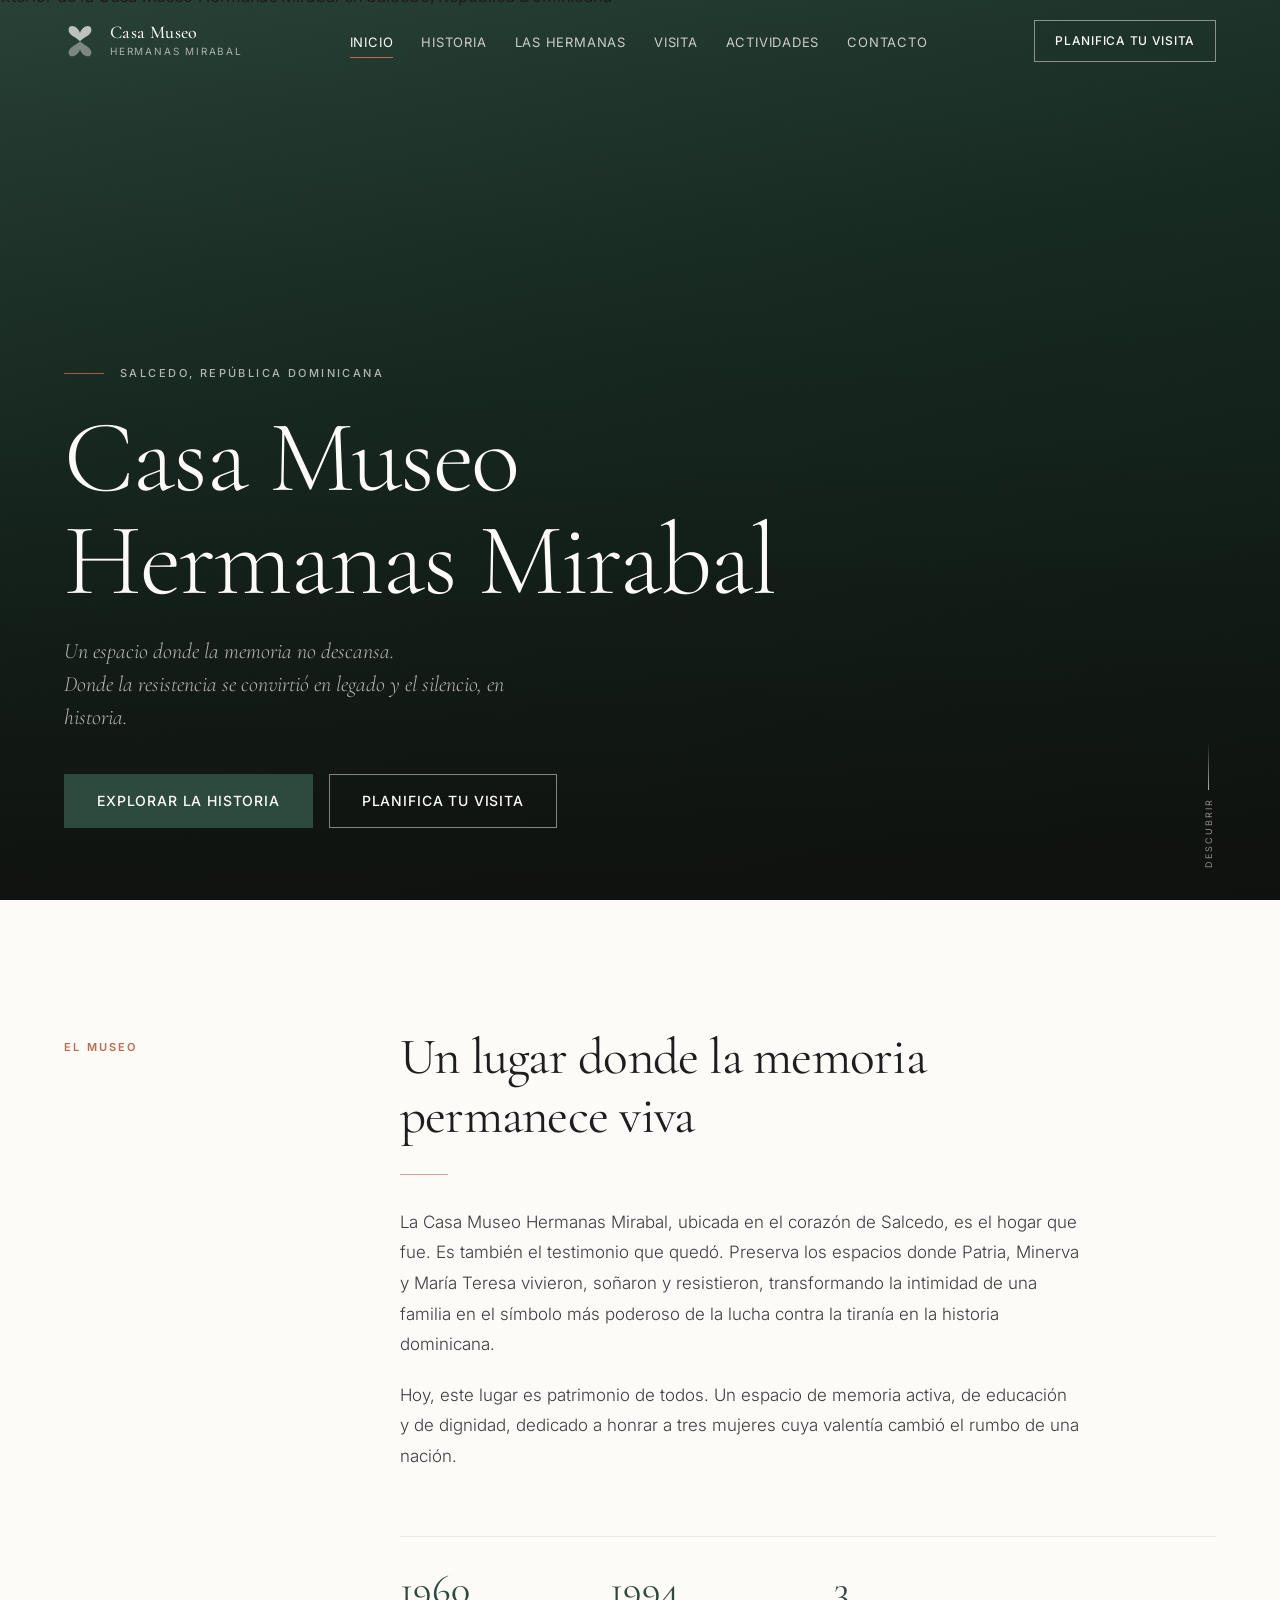
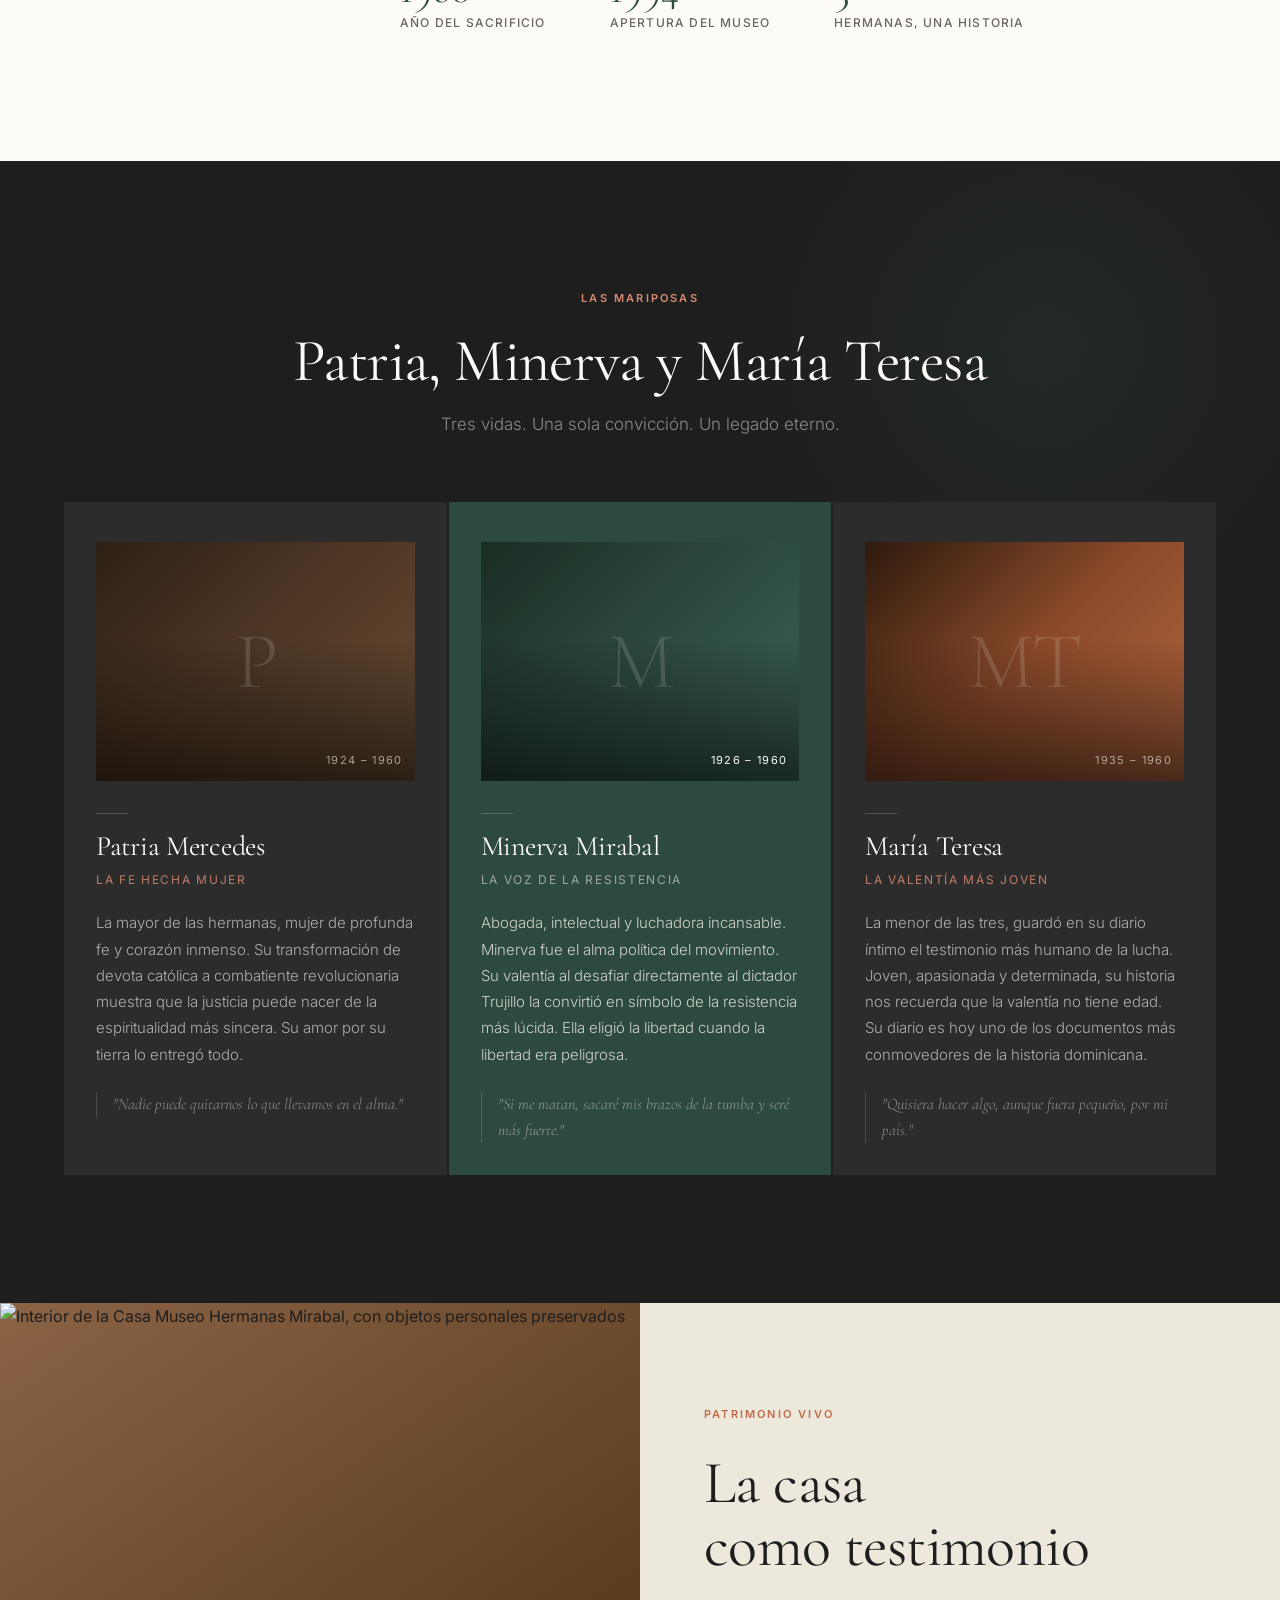
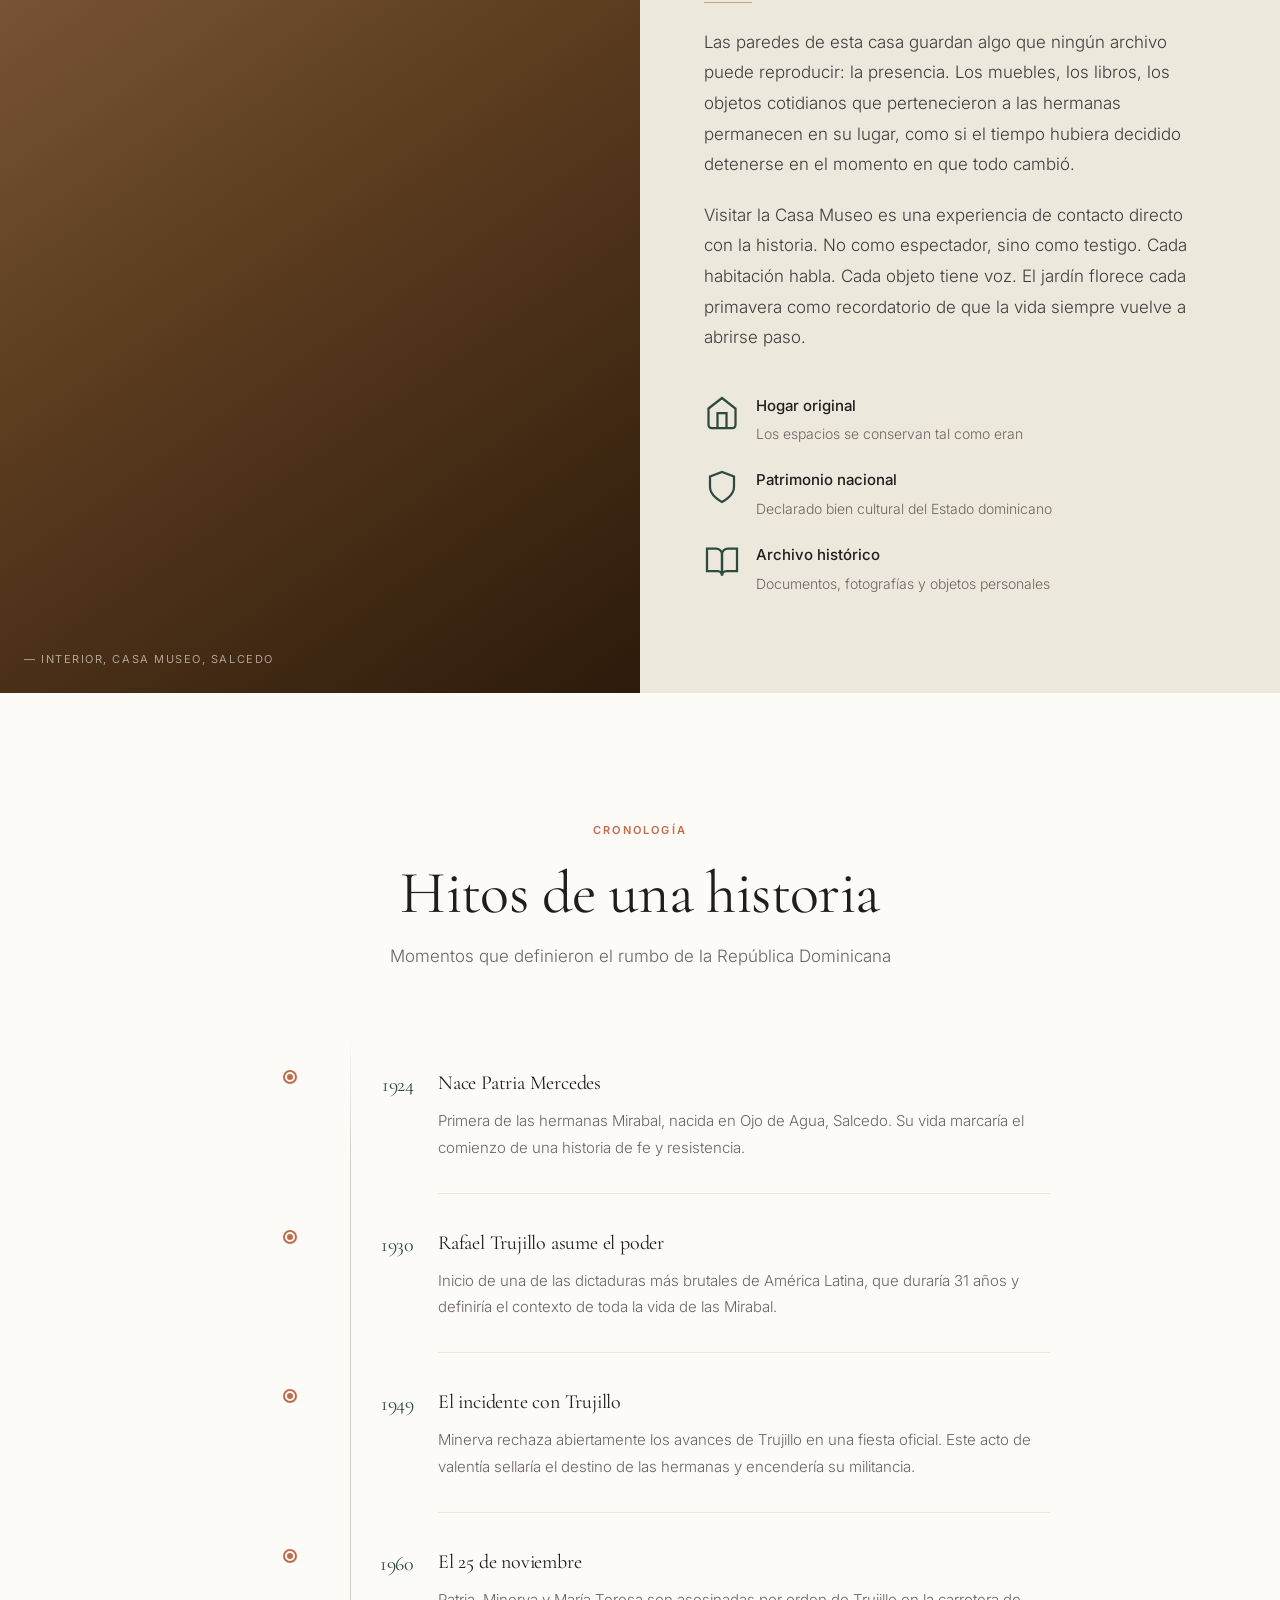
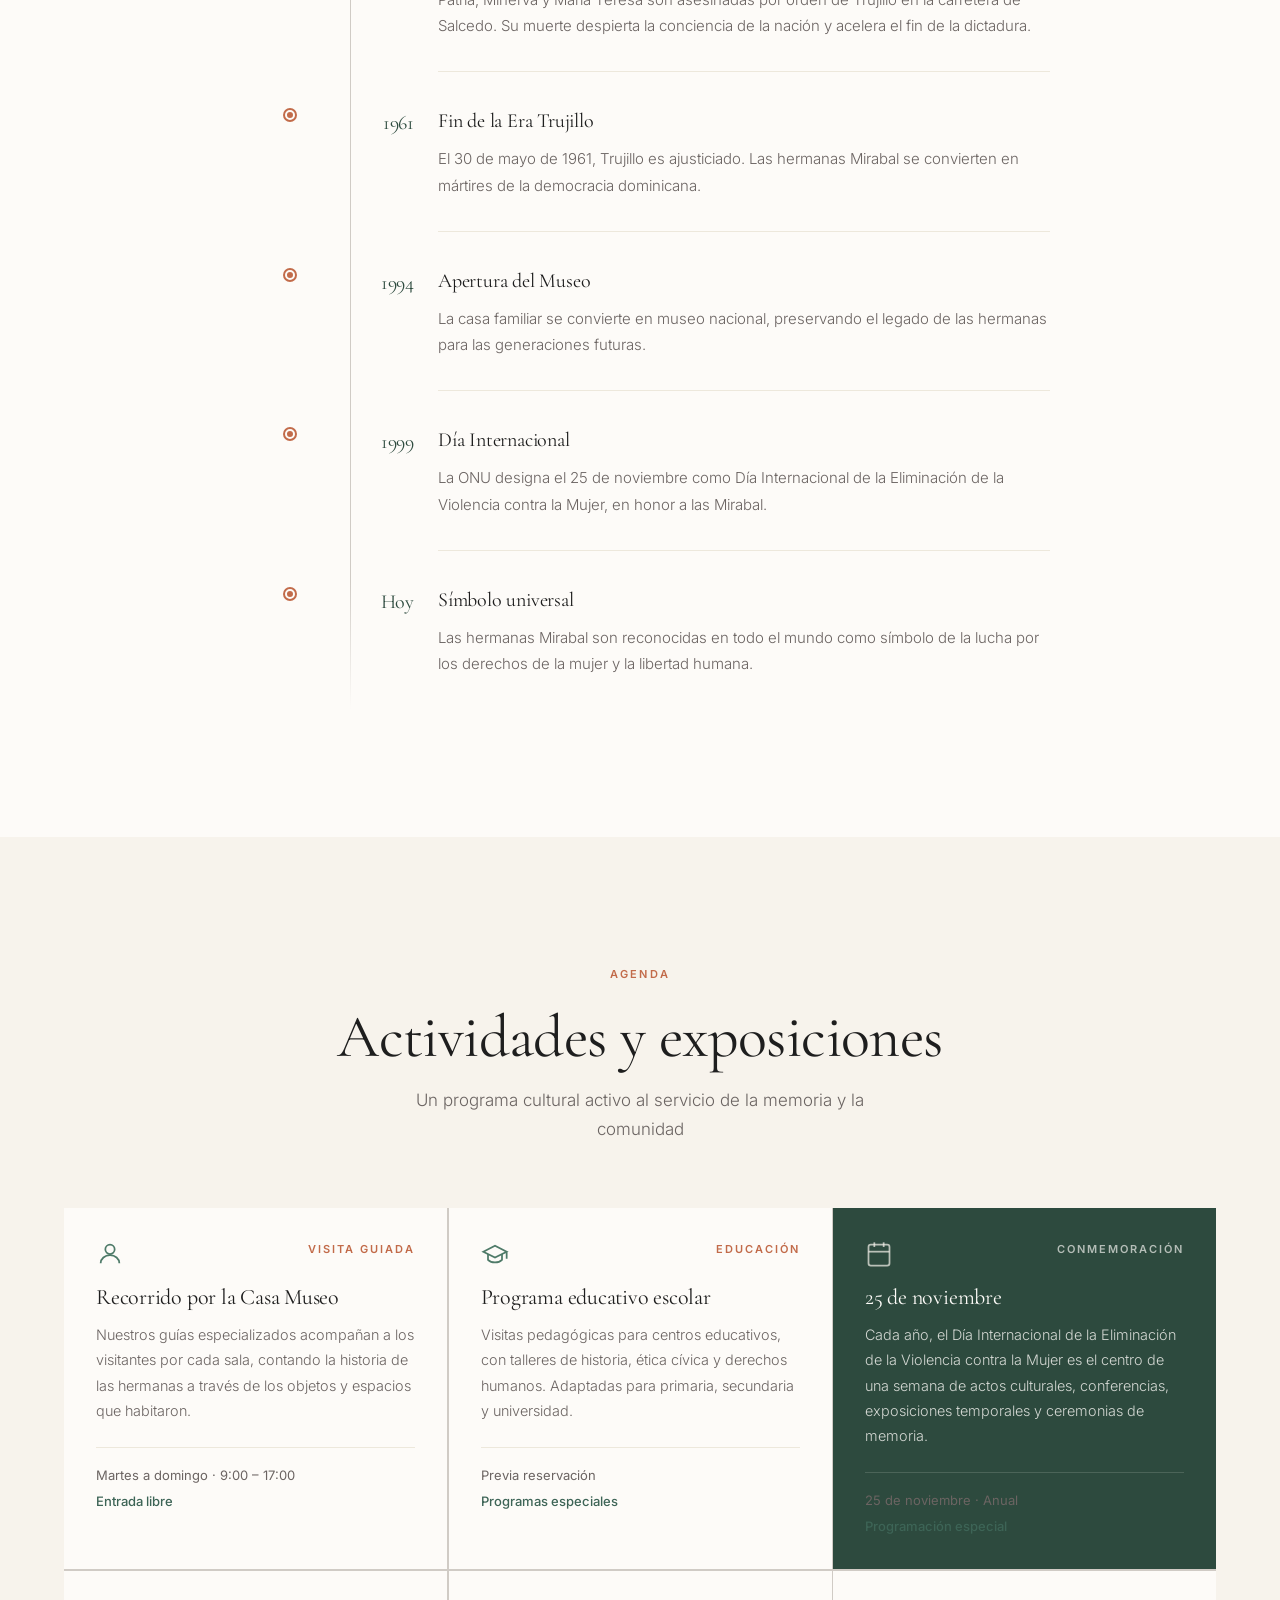
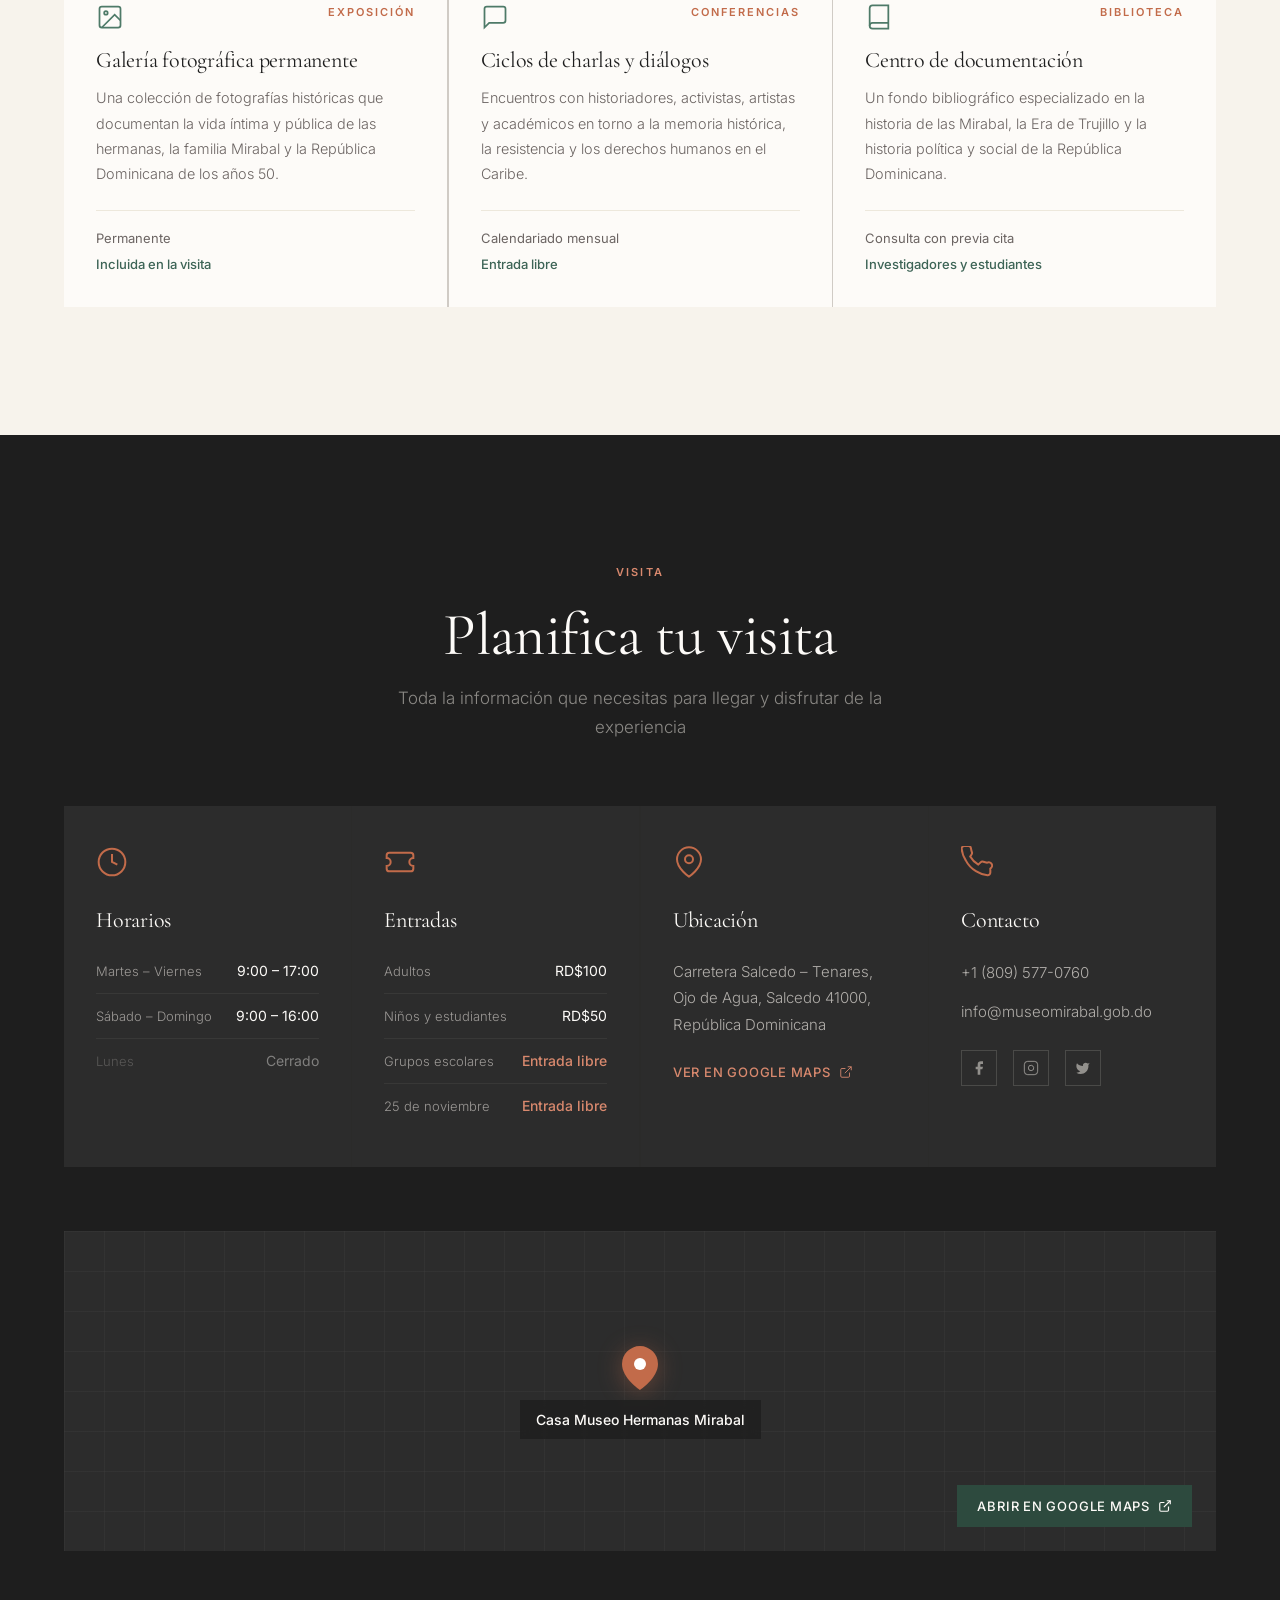
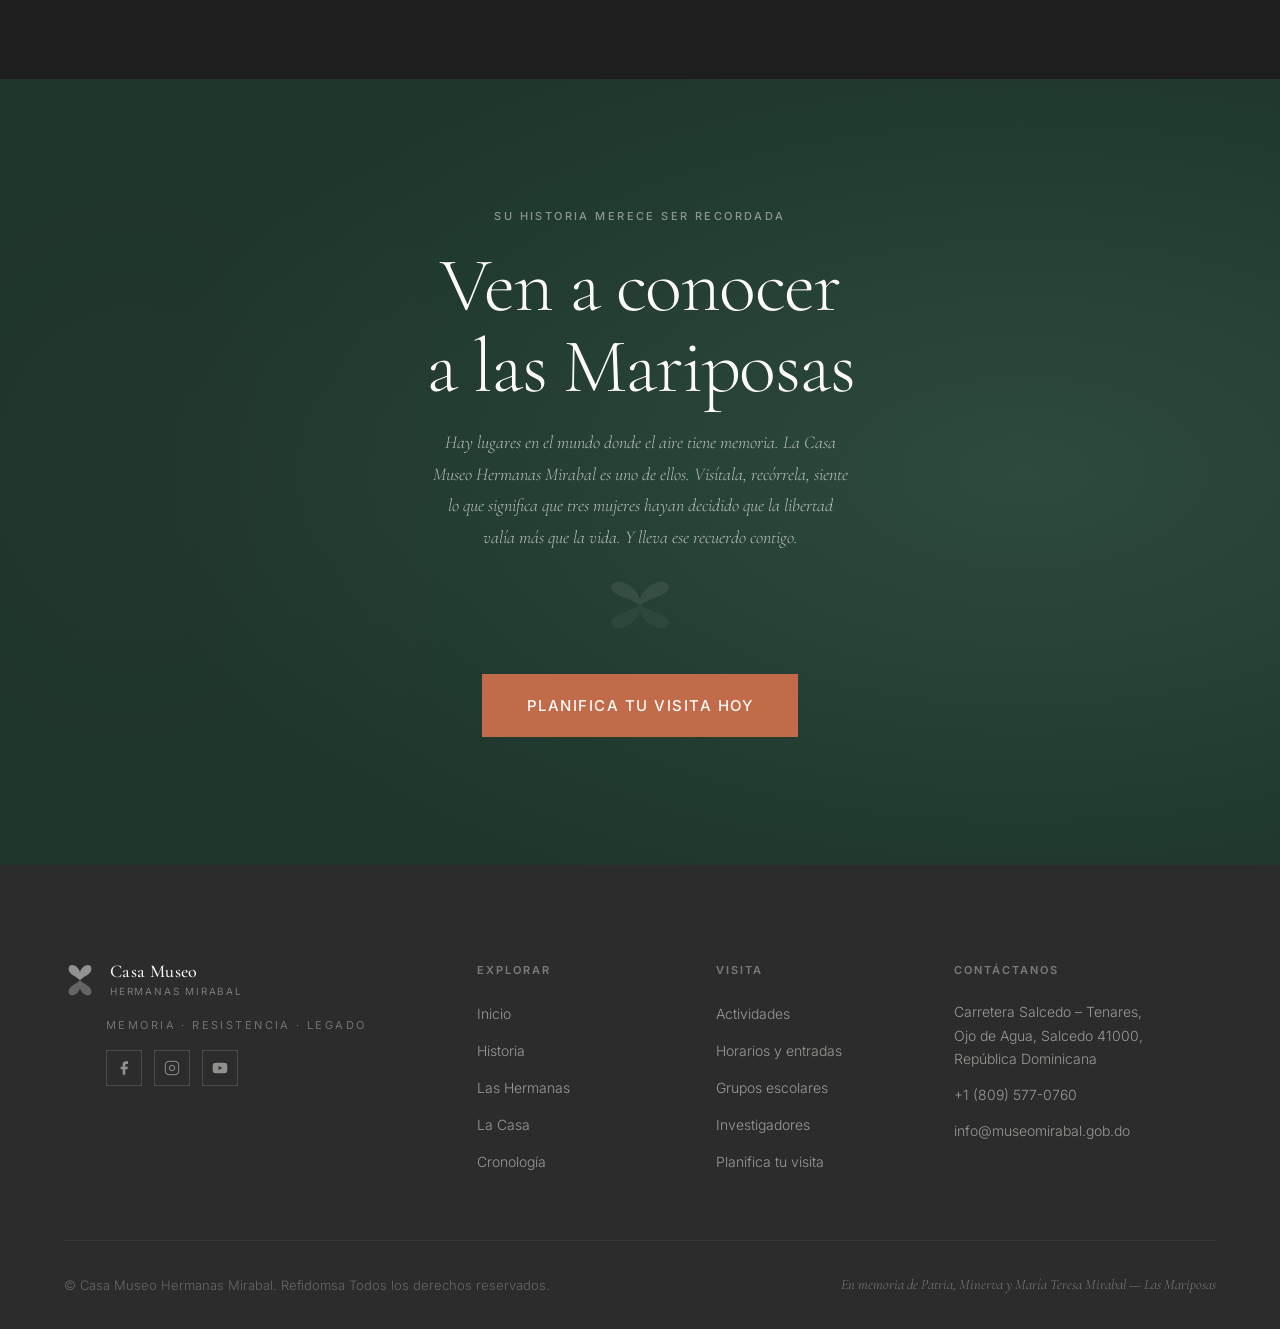
==== WEB/index.html @ a0f9dac1 "Add files via upload" ====
<!DOCTYPE html>
<html lang="es">

<head>
  <meta charset="UTF-8" />
  <meta name="viewport" content="width=device-width, initial-scale=1.0" />
  <title>Casa Museo Hermanas Mirabal — Salcedo, República Dominicana</title>
  <meta name="description"
    content="El Museo de las Hermanas Mirabal en Salcedo preserva la memoria, el legado y la resistencia de Patria, Minerva y María Teresa Mirabal, símbolos eternos de valentía dominicana." />
  <meta name="keywords"
    content="Hermanas Mirabal, Museo, Salcedo, República Dominicana, Mariposas, patrimonio, historia" />
  <meta property="og:title" content="Casa Museo Hermanas Mirabal" />
  <meta property="og:description" content="Memoria, resistencia y legado. Un espacio vivo de identidad dominicana." />
  <meta property="og:type" content="website" />
  <link rel="preconnect" href="https://fonts.googleapis.com" />
  <link rel="preconnect" href="https://fonts.gstatic.com" crossorigin />
  <link
    href="https://fonts.googleapis.com/css2?family=Cormorant+Garamond:ital,wght@0,300;0,400;0,500;0,600;1,300;1,400;1,500&family=Inter:wght@300;400;500;600&family=Libre+Baskerville:ital,wght@0,400;0,700;1,400&display=swap"
    rel="stylesheet" />
  <link rel="stylesheet" href="style.css" />
</head>

<body>

  <!-- ═══════════════════════════════════════════════ HEADER ══ -->
  <header class="site-header" id="site-header">
    <div class="header-inner">
      <a href="#inicio" class="logo" id="logo-link" aria-label="Casa Museo Hermanas Mirabal — Inicio">
        <div class="logo-mark">
          <svg viewBox="0 0 40 48" fill="none" xmlns="http://www.w3.org/2000/svg" aria-hidden="true">
            <!-- Mariposa estilizada, muy minimalista -->
            <path d="M20 24 C14 18, 4 16, 6 8 C8 2, 18 6, 20 14 C22 6, 32 2, 34 8 C36 16, 26 18, 20 24Z"
              fill="currentColor" opacity="0.7" />
            <path d="M20 24 C14 30, 4 32, 6 40 C8 46, 18 42, 20 34 C22 42, 32 46, 34 40 C36 32, 26 30, 20 24Z"
              fill="currentColor" opacity="0.4" />
          </svg>
        </div>
        <div class="logo-text">
          <span class="logo-title">Casa Museo</span>
          <span class="logo-subtitle">Hermanas Mirabal</span>
        </div>
      </a>

      <nav class="main-nav" id="main-nav" aria-label="Navegación principal">
        <ul>
          <li><a href="#inicio" class="nav-link active">Inicio</a></li>
          <li><a href="#historia" class="nav-link">Historia</a></li>
          <li><a href="#las-hermanas" class="nav-link">Las Hermanas</a></li>
          <li><a href="#visita" class="nav-link">Visita</a></li>
          <li><a href="#actividades" class="nav-link">Actividades</a></li>
          <li><a href="#contacto" class="nav-link">Contacto</a></li>
        </ul>
      </nav>

      <a href="#visita" class="btn-primary btn-header" id="btn-planifica-header">
        Planifica tu visita
      </a>

      <button class="hamburger" id="hamburger-btn" aria-label="Abrir menú" aria-expanded="false"
        aria-controls="main-nav">
        <span></span><span></span><span></span>
      </button>
    </div>
  </header>

  <!-- ═══════════════════════════════════════════════ HERO ══ -->
  <section class="hero" id="inicio" aria-label="Sección principal">
    <div class="hero-media">
      <img
        src="https://upload.wikimedia.org/wikipedia/commons/thumb/6/6e/Casa_Museo_Hermanas_Mirabal_-_exterior.jpg/1920px-Casa_Museo_Hermanas_Mirabal_-_exterior.jpg"
        alt="Exterior de la Casa Museo Hermanas Mirabal en Salcedo, República Dominicana" class="hero-image"
        id="hero-bg-image" onerror="this.parentElement.classList.add('hero-media--fallback')" />
      <div class="hero-overlay"></div>
    </div>

    <div class="hero-content" id="hero-content">
      <div class="hero-eyebrow">
        <span class="eyebrow-line"></span>
        <span class="eyebrow-text">Salcedo, República Dominicana</span>
      </div>
      <h1 class="hero-title">Casa Museo<br />Hermanas Mirabal</h1>
      <p class="hero-subtitle">
        Un espacio donde la memoria no descansa.<br />
        Donde la resistencia se convirtió en legado y el silencio, en historia.
      </p>
      <div class="hero-actions">
        <a href="#historia" class="btn-primary" id="btn-explorar-historia">Explorar la historia</a>
        <a href="#visita" class="btn-ghost" id="btn-planifica-hero">Planifica tu visita</a>
      </div>
    </div>

    <div class="hero-scroll-indicator" aria-hidden="true">
      <div class="scroll-line"></div>
      <span>Descubrir</span>
    </div>
  </section>

  <!-- ═══════════════════════════════════════ INTRODUCCIÓN ══ -->
  <section class="intro-block" id="historia" aria-labelledby="intro-heading">
    <div class="container">
      <div class="intro-grid">
        <div class="intro-label">
          <span class="section-tag">El Museo</span>
        </div>
        <div class="intro-body">
          <h2 class="intro-heading" id="intro-heading">
            Un lugar donde la memoria<br />permanece viva
          </h2>
          <div class="intro-divider" aria-hidden="true"></div>
          <p class="intro-text">
            La Casa Museo Hermanas Mirabal, ubicada en el corazón de Salcedo, es el hogar que fue. Es también el
            testimonio que quedó. Preserva los espacios donde Patria, Minerva y María Teresa vivieron, soñaron y
            resistieron, transformando la intimidad de una familia en el símbolo más poderoso de la lucha contra la
            tiranía en la historia dominicana.
          </p>
          <p class="intro-text">
            Hoy, este lugar es patrimonio de todos. Un espacio de memoria activa, de educación y de dignidad, dedicado a
            honrar a tres mujeres cuya valentía cambió el rumbo de una nación.
          </p>
          <div class="intro-stats" aria-label="Cifras del museo">
            <div class="stat-item">
              <span class="stat-number">1960</span>
              <span class="stat-label">Año del sacrificio</span>
            </div>
            <div class="stat-item">
              <span class="stat-number">1994</span>
              <span class="stat-label">Apertura del museo</span>
            </div>
            <div class="stat-item">
              <span class="stat-number">3</span>
              <span class="stat-label">Hermanas, una historia</span>
            </div>
          </div>
        </div>
      </div>
    </div>
  </section>

  <!-- ═══════════════════════════════════ LAS MARIPOSAS ══ -->
  <section class="sisters-section" id="las-hermanas" aria-labelledby="sisters-heading">
    <div class="container">
      <div class="section-header centered">
        <span class="section-tag">Las Mariposas</span>
        <h2 class="section-title" id="sisters-heading">Patria, Minerva y María Teresa</h2>
        <p class="section-subtitle">Tres vidas. Una sola convicción. Un legado eterno.</p>
      </div>

      <div class="sisters-grid">

        <!-- Patria -->
        <article class="sister-card" id="card-patria" aria-labelledby="patria-name">
          <div class="sister-image-wrap">
            <div class="sister-image sister-image--patria" role="img"
              aria-label="Imagen representativa de Patria Mirabal">
              <img class="sister-photo" id="photo-patria" src="" alt="Patria Mirabal"
                onload="this.classList.add('loaded')" onerror="this.classList.remove('loaded')">
              <div class="sister-image-overlay"></div>
              <span class="sister-initial" aria-hidden="true">P</span>
            </div>
            <div class="sister-birth-year" aria-label="Años de vida">1924 – 1960</div>
          </div>
          <div class="sister-body">
            <div class="sister-ornament" aria-hidden="true"></div>
            <h3 class="sister-name" id="patria-name">Patria Mercedes</h3>
            <span class="sister-role">La fe hecha mujer</span>
            <p class="sister-desc">
              La mayor de las hermanas, mujer de profunda fe y corazón inmenso. Su transformación de devota católica a
              combatiente revolucionaria muestra que la justicia puede nacer de la espiritualidad más sincera. Su amor
              por su tierra lo entregó todo.
            </p>
            <div class="sister-quote">
              <blockquote>"Nadie puede quitarnos lo que llevamos en el alma."</blockquote>
            </div>
          </div>
        </article>

        <!-- Minerva -->
        <article class="sister-card sister-card--featured" id="card-minerva" aria-labelledby="minerva-name">
          <div class="sister-image-wrap">
            <div class="sister-image sister-image--minerva" role="img"
              aria-label="Imagen representativa de Minerva Mirabal">
              <img class="sister-photo" id="photo-minerva" src="" alt="Minerva Mirabal"
                onload="this.classList.add('loaded')" onerror="this.classList.remove('loaded')">
              <div class="sister-image-overlay"></div>
              <span class="sister-initial" aria-hidden="true">M</span>
            </div>
            <div class="sister-birth-year" aria-label="Años de vida">1926 – 1960</div>
          </div>
          <div class="sister-body">
            <div class="sister-ornament" aria-hidden="true"></div>
            <h3 class="sister-name" id="minerva-name">Minerva Mirabal</h3>
            <span class="sister-role">La voz de la resistencia</span>
            <p class="sister-desc">
              Abogada, intelectual y luchadora incansable. Minerva fue el alma política del movimiento. Su valentía al
              desafiar directamente al dictador Trujillo la convirtió en símbolo de la resistencia más lúcida. Ella
              eligió la libertad cuando la libertad era peligrosa.
            </p>
            <div class="sister-quote">
              <blockquote>"Si me matan, sacaré mis brazos de la tumba y seré más fuerte."</blockquote>
            </div>
          </div>
        </article>

        <!-- María Teresa -->
        <article class="sister-card" id="card-mariateresa" aria-labelledby="mariateresa-name">
          <div class="sister-image-wrap">
            <div class="sister-image sister-image--mariateresa" role="img"
              aria-label="Imagen representativa de María Teresa Mirabal">
              <img class="sister-photo" id="photo-mariateresa" src="" alt="María Teresa Mirabal"
                onload="this.classList.add('loaded')" onerror="this.classList.remove('loaded')">
              <div class="sister-image-overlay"></div>
              <span class="sister-initial" aria-hidden="true">MT</span>
            </div>
            <div class="sister-birth-year" aria-label="Años de vida">1935 – 1960</div>
          </div>
          <div class="sister-body">
            <div class="sister-ornament" aria-hidden="true"></div>
            <h3 class="sister-name" id="mariateresa-name">María Teresa</h3>
            <span class="sister-role">La valentía más joven</span>
            <p class="sister-desc">
              La menor de las tres, guardó en su diario íntimo el testimonio más humano de la lucha. Joven, apasionada y
              determinada, su historia nos recuerda que la valentía no tiene edad. Su diario es hoy uno de los
              documentos más conmovedores de la historia dominicana.
            </p>
            <div class="sister-quote">
              <blockquote>"Quisiera hacer algo, aunque fuera pequeño, por mi país."</blockquote>
            </div>
          </div>
        </article>

      </div>
    </div>
  </section>

  <!-- ═════════════════════════════ LA CASA COMO TESTIMONIO ══ -->
  <section class="casa-section" id="la-casa" aria-labelledby="casa-heading">
    <div class="casa-grid">
      <div class="casa-image-col">
        <div class="casa-image-wrap">
          <img
            src="https://upload.wikimedia.org/wikipedia/commons/thumb/0/0e/Interior_Casa_Museo_Mirabal.jpg/800px-Interior_Casa_Museo_Mirabal.jpg"
            alt="Interior de la Casa Museo Hermanas Mirabal, con objetos personales preservados" class="casa-img"
            id="casa-interior-img" onerror="this.parentElement.classList.add('casa-image--fallback')" />
          <div class="casa-image-caption">
            <span>— Interior, Casa Museo, Salcedo</span>
          </div>
        </div>
      </div>
      <div class="casa-text-col">
        <div class="casa-text-inner">
          <span class="section-tag">Patrimonio vivo</span>
          <h2 class="section-title left" id="casa-heading">La casa<br />como testimonio</h2>
          <div class="section-divider left" aria-hidden="true"></div>
          <p class="body-text">
            Las paredes de esta casa guardan algo que ningún archivo puede reproducir: la presencia. Los muebles, los
            libros, los objetos cotidianos que pertenecieron a las hermanas permanecen en su lugar, como si el tiempo
            hubiera decidido detenerse en el momento en que todo cambió.
          </p>
          <p class="body-text">
            Visitar la Casa Museo es una experiencia de contacto directo con la historia. No como espectador, sino como
            testigo. Cada habitación habla. Cada objeto tiene voz. El jardín florece cada primavera como recordatorio de
            que la vida siempre vuelve a abrirse paso.
          </p>
          <div class="casa-features">
            <div class="feature-item">
              <div class="feature-icon" aria-hidden="true">
                <svg viewBox="0 0 24 24" fill="none" stroke="currentColor" stroke-width="1.5">
                  <path d="M3 9l9-7 9 7v11a2 2 0 01-2 2H5a2 2 0 01-2-2z" />
                  <polyline points="9 22 9 12 15 12 15 22" />
                </svg>
              </div>
              <div>
                <strong>Hogar original</strong>
                <span>Los espacios se conservan tal como eran</span>
              </div>
            </div>
            <div class="feature-item">
              <div class="feature-icon" aria-hidden="true">
                <svg viewBox="0 0 24 24" fill="none" stroke="currentColor" stroke-width="1.5">
                  <path d="M12 22s8-4 8-10V5l-8-3-8 3v7c0 6 8 10 8 10z" />
                </svg>
              </div>
              <div>
                <strong>Patrimonio nacional</strong>
                <span>Declarado bien cultural del Estado dominicano</span>
              </div>
            </div>
            <div class="feature-item">
              <div class="feature-icon" aria-hidden="true">
                <svg viewBox="0 0 24 24" fill="none" stroke="currentColor" stroke-width="1.5">
                  <path d="M2 3h6a4 4 0 014 4v14a3 3 0 00-3-3H2z" />
                  <path d="M22 3h-6a4 4 0 00-4 4v14a3 3 0 013-3h7z" />
                </svg>
              </div>
              <div>
                <strong>Archivo histórico</strong>
                <span>Documentos, fotografías y objetos personales</span>
              </div>
            </div>
          </div>
        </div>
      </div>
    </div>
  </section>

  <!-- ═══════════════════════════════════ LÍNEA DE TIEMPO ══ -->
  <section class="timeline-section" id="timeline" aria-labelledby="timeline-heading">
    <div class="container">
      <div class="section-header centered">
        <span class="section-tag">Cronología</span>
        <h2 class="section-title" id="timeline-heading">Hitos de una historia</h2>
        <p class="section-subtitle">Momentos que definieron el rumbo de la República Dominicana</p>
      </div>

      <div class="timeline" role="list">

        <div class="timeline-item" role="listitem">
          <div class="timeline-marker" aria-hidden="true"></div>
          <div class="timeline-year">1924</div>
          <div class="timeline-content">
            <h3 class="timeline-event">Nace Patria Mercedes</h3>
            <p>Primera de las hermanas Mirabal, nacida en Ojo de Agua, Salcedo. Su vida marcaría el comienzo de una
              historia de fe y resistencia.</p>
          </div>
        </div>

        <div class="timeline-item" role="listitem">
          <div class="timeline-marker" aria-hidden="true"></div>
          <div class="timeline-year">1930</div>
          <div class="timeline-content">
            <h3 class="timeline-event">Rafael Trujillo asume el poder</h3>
            <p>Inicio de una de las dictaduras más brutales de América Latina, que duraría 31 años y definiría el
              contexto de toda la vida de las Mirabal.</p>
          </div>
        </div>

        <div class="timeline-item" role="listitem">
          <div class="timeline-marker" aria-hidden="true"></div>
          <div class="timeline-year">1949</div>
          <div class="timeline-content">
            <h3 class="timeline-event">El incidente con Trujillo</h3>
            <p>Minerva rechaza abiertamente los avances de Trujillo en una fiesta oficial. Este acto de valentía
              sellaría el destino de las hermanas y encendería su militancia.</p>
          </div>
        </div>

        <div class="timeline-item" role="listitem">
          <div class="timeline-marker" aria-hidden="true"></div>
          <div class="timeline-year">1960</div>
          <div class="timeline-content">
            <h3 class="timeline-event">El 25 de noviembre</h3>
            <p>Patria, Minerva y María Teresa son asesinadas por orden de Trujillo en la carretera de Salcedo. Su muerte
              despierta la conciencia de la nación y acelera el fin de la dictadura.</p>
          </div>
        </div>

        <div class="timeline-item" role="listitem">
          <div class="timeline-marker" aria-hidden="true"></div>
          <div class="timeline-year">1961</div>
          <div class="timeline-content">
            <h3 class="timeline-event">Fin de la Era Trujillo</h3>
            <p>El 30 de mayo de 1961, Trujillo es ajusticiado. Las hermanas Mirabal se convierten en mártires de la
              democracia dominicana.</p>
          </div>
        </div>

        <div class="timeline-item" role="listitem">
          <div class="timeline-marker" aria-hidden="true"></div>
          <div class="timeline-year">1994</div>
          <div class="timeline-content">
            <h3 class="timeline-event">Apertura del Museo</h3>
            <p>La casa familiar se convierte en museo nacional, preservando el legado de las hermanas para las
              generaciones futuras.</p>
          </div>
        </div>

        <div class="timeline-item" role="listitem">
          <div class="timeline-marker" aria-hidden="true"></div>
          <div class="timeline-year">1999</div>
          <div class="timeline-content">
            <h3 class="timeline-event">Día Internacional</h3>
            <p>La ONU designa el 25 de noviembre como Día Internacional de la Eliminación de la Violencia contra la
              Mujer, en honor a las Mirabal.</p>
          </div>
        </div>

        <div class="timeline-item" role="listitem">
          <div class="timeline-marker" aria-hidden="true"></div>
          <div class="timeline-year">Hoy</div>
          <div class="timeline-content">
            <h3 class="timeline-event">Símbolo universal</h3>
            <p>Las hermanas Mirabal son reconocidas en todo el mundo como símbolo de la lucha por los derechos de la
              mujer y la libertad humana.</p>
          </div>
        </div>

      </div>
    </div>
  </section>

  <!-- ══════════════════════════════════════ ACTIVIDADES ══ -->
  <section class="activities-section" id="actividades" aria-labelledby="activities-heading">
    <div class="container">
      <div class="section-header centered">
        <span class="section-tag">Agenda</span>
        <h2 class="section-title" id="activities-heading">Actividades y exposiciones</h2>
        <p class="section-subtitle">Un programa cultural activo al servicio de la memoria y la comunidad</p>
      </div>

      <div class="activities-grid">

        <article class="activity-card" id="activity-guided-tours" aria-labelledby="act-heading-1">
          <div class="activity-header">
            <div class="activity-icon" aria-hidden="true">
              <svg viewBox="0 0 24 24" fill="none" stroke="currentColor" stroke-width="1.5">
                <circle cx="12" cy="8" r="4" />
                <path d="M4 20c0-4 3.6-7 8-7s8 3 8 7" />
              </svg>
            </div>
            <div class="activity-type">Visita guiada</div>
          </div>
          <h3 class="activity-title" id="act-heading-1">Recorrido por la Casa Museo</h3>
          <p class="activity-desc">Nuestros guías especializados acompañan a los visitantes por cada sala, contando la
            historia de las hermanas a través de los objetos y espacios que habitaron.</p>
          <div class="activity-meta">
            <span class="activity-schedule">Martes a domingo · 9:00 – 17:00</span>
            <span class="activity-price">Entrada libre</span>
          </div>
        </article>

        <article class="activity-card" id="activity-education" aria-labelledby="act-heading-2">
          <div class="activity-header">
            <div class="activity-icon" aria-hidden="true">
              <svg viewBox="0 0 24 24" fill="none" stroke="currentColor" stroke-width="1.5">
                <path d="M22 10v6M2 10l10-5 10 5-10 5z" />
                <path d="M6 12v5c3 3 9 3 12 0v-5" />
              </svg>
            </div>
            <div class="activity-type">Educación</div>
          </div>
          <h3 class="activity-title" id="act-heading-2">Programa educativo escolar</h3>
          <p class="activity-desc">Visitas pedagógicas para centros educativos, con talleres de historia, ética cívica y
            derechos humanos. Adaptadas para primaria, secundaria y universidad.</p>
          <div class="activity-meta">
            <span class="activity-schedule">Previa reservación</span>
            <span class="activity-price">Programas especiales</span>
          </div>
        </article>

        <article class="activity-card activity-card--highlighted" id="activity-nov25" aria-labelledby="act-heading-3">
          <div class="activity-header">
            <div class="activity-icon" aria-hidden="true">
              <svg viewBox="0 0 24 24" fill="none" stroke="currentColor" stroke-width="1.5">
                <rect x="3" y="4" width="18" height="18" rx="2" ry="2" />
                <line x1="16" y1="2" x2="16" y2="6" />
                <line x1="8" y1="2" x2="8" y2="6" />
                <line x1="3" y1="10" x2="21" y2="10" />
              </svg>
            </div>
            <div class="activity-type">Conmemoración</div>
          </div>
          <h3 class="activity-title" id="act-heading-3">25 de noviembre</h3>
          <p class="activity-desc">Cada año, el Día Internacional de la Eliminación de la Violencia contra la Mujer es
            el centro de una semana de actos culturales, conferencias, exposiciones temporales y ceremonias de memoria.
          </p>
          <div class="activity-meta">
            <span class="activity-schedule">25 de noviembre · Anual</span>
            <span class="activity-price">Programación especial</span>
          </div>
        </article>

        <article class="activity-card" id="activity-exhibitions" aria-labelledby="act-heading-4">
          <div class="activity-header">
            <div class="activity-icon" aria-hidden="true">
              <svg viewBox="0 0 24 24" fill="none" stroke="currentColor" stroke-width="1.5">
                <rect x="3" y="3" width="18" height="18" rx="2" />
                <circle cx="8.5" cy="8.5" r="1.5" />
                <polyline points="21 15 16 10 5 21" />
              </svg>
            </div>
            <div class="activity-type">Exposición</div>
          </div>
          <h3 class="activity-title" id="act-heading-4">Galería fotográfica permanente</h3>
          <p class="activity-desc">Una colección de fotografías históricas que documentan la vida íntima y pública de
            las hermanas, la familia Mirabal y la República Dominicana de los años 50.</p>
          <div class="activity-meta">
            <span class="activity-schedule">Permanente</span>
            <span class="activity-price">Incluida en la visita</span>
          </div>
        </article>

        <article class="activity-card" id="activity-talks" aria-labelledby="act-heading-5">
          <div class="activity-header">
            <div class="activity-icon" aria-hidden="true">
              <svg viewBox="0 0 24 24" fill="none" stroke="currentColor" stroke-width="1.5">
                <path d="M21 15a2 2 0 01-2 2H7l-4 4V5a2 2 0 012-2h14a2 2 0 012 2z" />
              </svg>
            </div>
            <div class="activity-type">Conferencias</div>
          </div>
          <h3 class="activity-title" id="act-heading-5">Ciclos de charlas y diálogos</h3>
          <p class="activity-desc">Encuentros con historiadores, activistas, artistas y académicos en torno a la memoria
            histórica, la resistencia y los derechos humanos en el Caribe.</p>
          <div class="activity-meta">
            <span class="activity-schedule">Calendariado mensual</span>
            <span class="activity-price">Entrada libre</span>
          </div>
        </article>

        <article class="activity-card" id="activity-library" aria-labelledby="act-heading-6">
          <div class="activity-header">
            <div class="activity-icon" aria-hidden="true">
              <svg viewBox="0 0 24 24" fill="none" stroke="currentColor" stroke-width="1.5">
                <path d="M4 19.5A2.5 2.5 0 016.5 17H20" />
                <path d="M6.5 2H20v20H6.5A2.5 2.5 0 014 19.5v-15A2.5 2.5 0 016.5 2z" />
              </svg>
            </div>
            <div class="activity-type">Biblioteca</div>
          </div>
          <h3 class="activity-title" id="act-heading-6">Centro de documentación</h3>
          <p class="activity-desc">Un fondo bibliográfico especializado en la historia de las Mirabal, la Era de
            Trujillo y la historia política y social de la República Dominicana.</p>
          <div class="activity-meta">
            <span class="activity-schedule">Consulta con previa cita</span>
            <span class="activity-price">Investigadores y estudiantes</span>
          </div>
        </article>

      </div>
    </div>
  </section>

  <!-- ════════════════════════════════ PLANIFICA TU VISITA ══ -->
  <section class="visit-section" id="visita" aria-labelledby="visit-heading">
    <div class="container">
      <div class="section-header centered">
        <span class="section-tag">Visita</span>
        <h2 class="section-title" id="visit-heading">Planifica tu visita</h2>
        <p class="section-subtitle">Toda la información que necesitas para llegar y disfrutar de la experiencia</p>
      </div>

      <div class="visit-grid">

        <div class="visit-info-block" id="visit-hours">
          <div class="visit-icon" aria-hidden="true">
            <svg viewBox="0 0 24 24" fill="none" stroke="currentColor" stroke-width="1.5">
              <circle cx="12" cy="12" r="10" />
              <polyline points="12 6 12 12 16 14" />
            </svg>
          </div>
          <h3>Horarios</h3>
          <dl class="hours-list">
            <div>
              <dt>Martes – Viernes</dt>
              <dd>9:00 – 17:00</dd>
            </div>
            <div>
              <dt>Sábado – Domingo</dt>
              <dd>9:00 – 16:00</dd>
            </div>
            <div class="closed">
              <dt>Lunes</dt>
              <dd>Cerrado</dd>
            </div>
          </dl>
        </div>

        <div class="visit-info-block" id="visit-admission">
          <div class="visit-icon" aria-hidden="true">
            <svg viewBox="0 0 24 24" fill="none" stroke="currentColor" stroke-width="1.5">
              <path d="M2 9a3 3 0 010 6v2a2 2 0 002 2h16a2 2 0 002-2v-2a3 3 0 010-6V7a2 2 0 00-2-2H4a2 2 0 00-2 2v2z" />
            </svg>
          </div>
          <h3>Entradas</h3>
          <dl class="admission-list">
            <div>
              <dt>Adultos</dt>
              <dd>RD$100</dd>
            </div>
            <div>
              <dt>Niños y estudiantes</dt>
              <dd>RD$50</dd>
            </div>
            <div class="highlight">
              <dt>Grupos escolares</dt>
              <dd>Entrada libre</dd>
            </div>
            <div class="highlight">
              <dt>25 de noviembre</dt>
              <dd>Entrada libre</dd>
            </div>
          </dl>
        </div>

        <div class="visit-info-block" id="visit-location">
          <div class="visit-icon" aria-hidden="true">
            <svg viewBox="0 0 24 24" fill="none" stroke="currentColor" stroke-width="1.5">
              <path d="M21 10c0 7-9 13-9 13s-9-6-9-13a9 9 0 0118 0z" />
              <circle cx="12" cy="10" r="3" />
            </svg>
          </div>
          <h3>Ubicación</h3>
          <address class="visit-address">
            Carretera Salcedo – Tenares,<br />
            Ojo de Agua, Salcedo 41000,<br />
            República Dominicana
          </address>
          <a href="https://maps.google.com/?q=Casa+Museo+Hermanas+Mirabal+Salcedo" target="_blank"
            rel="noopener noreferrer" class="map-link" id="map-link-google">
            Ver en Google Maps
            <svg viewBox="0 0 24 24" fill="none" stroke="currentColor" stroke-width="1.5" aria-hidden="true">
              <path d="M18 13v6a2 2 0 01-2 2H5a2 2 0 01-2-2V8a2 2 0 012-2h6" />
              <polyline points="15 3 21 3 21 9" />
              <line x1="10" y1="14" x2="21" y2="3" />
            </svg>
          </a>
        </div>

        <div class="visit-info-block" id="visit-contact">
          <div class="visit-icon" aria-hidden="true">
            <svg viewBox="0 0 24 24" fill="none" stroke="currentColor" stroke-width="1.5">
              <path
                d="M22 16.92v3a2 2 0 01-2.18 2 19.79 19.79 0 01-8.63-3.07A19.5 19.5 0 013.58 10.8 19.79 19.79 0 01.49 2.18 2 2 0 012.48 0h3a2 2 0 012 1.72c.127.96.361 1.903.7 2.81a2 2 0 01-.45 2.11L6.91 7.91a16 16 0 006.06 6.06l1.71-1.71a2 2 0 012.11-.45c.907.339 1.85.573 2.81.7A2 2 0 0122 16.92z" />
            </svg>
          </div>
          <h3>Contacto</h3>
          <ul class="contact-list">
            <li>
              <a href="tel:+18095770760" id="contact-phone">+1 (809) 577-0760</a>
            </li>
            <li>
              <a href="mailto:info@museomirabal.gob.do" id="contact-email">info@museomirabal.gob.do</a>
            </li>
          </ul>
          <div class="social-links" aria-label="Redes sociales">
            <a href="#" class="social-link" id="social-facebook" aria-label="Facebook del museo">
              <svg viewBox="0 0 24 24" fill="currentColor" aria-hidden="true">
                <path d="M18 2h-3a5 5 0 00-5 5v3H7v4h3v8h4v-8h3l1-4h-4V7a1 1 0 011-1h3z" />
              </svg>
            </a>
            <a href="#" class="social-link" id="social-instagram" aria-label="Instagram del museo">
              <svg viewBox="0 0 24 24" fill="none" stroke="currentColor" stroke-width="1.5" aria-hidden="true">
                <rect x="2" y="2" width="20" height="20" rx="5" ry="5" />
                <path d="M16 11.37A4 4 0 1112.63 8 4 4 0 0116 11.37z" />
                <line x1="17.5" y1="6.5" x2="17.51" y2="6.5" />
              </svg>
            </a>
            <a href="#" class="social-link" id="social-twitter" aria-label="Twitter del museo">
              <svg viewBox="0 0 24 24" fill="currentColor" aria-hidden="true">
                <path
                  d="M22 4s-.7 2.1-2 3.4c1.6 10-9.4 17.3-18 11.6 2.2.1 4.4-.6 6-2C3 15.5.5 9.6 3 5c2.2 2.6 5.6 4.1 9 4-.9-4.2 4-6.6 7-3.8 1.1 0 3-1.2 3-1.2z" />
              </svg>
            </a>
          </div>
        </div>

      </div>

      <!-- Mapa visual -->
      <div class="visit-map-block">
        <div class="visit-map" id="visit-map-placeholder" role="img"
          aria-label="Mapa de ubicación de la Casa Museo Hermanas Mirabal en Salcedo, República Dominicana">
          <div class="map-bg-pattern" aria-hidden="true"></div>
          <div class="map-pin-container" aria-hidden="true">
            <div class="map-pin">
              <svg viewBox="0 0 24 24" fill="currentColor">
                <path d="M21 10c0 7-9 13-9 13s-9-6-9-13a9 9 0 0118 0z" />
                <circle cx="12" cy="10" r="3" fill="white" />
              </svg>
            </div>
            <div class="map-label">Casa Museo Hermanas Mirabal</div>
          </div>
          <a href="https://maps.google.com/?q=Casa+Museo+Hermanas+Mirabal+Salcedo" target="_blank"
            rel="noopener noreferrer" class="map-overlay-link" id="map-overlay-btn">
            Abrir en Google Maps
            <svg viewBox="0 0 24 24" fill="none" stroke="currentColor" stroke-width="2" aria-hidden="true">
              <path d="M18 13v6a2 2 0 01-2 2H5a2 2 0 01-2-2V8a2 2 0 012-2h6" />
              <polyline points="15 3 21 3 21 9" />
              <line x1="10" y1="14" x2="21" y2="3" />
            </svg>
          </a>
        </div>
      </div>

    </div>
  </section>

  <!-- ════════════════════════════════════ CIERRE EMOCIONAL ══ -->
  <section class="cta-section" id="cta-section" aria-labelledby="cta-heading">
    <div class="cta-inner">
      <div class="cta-bg-element" aria-hidden="true"></div>
      <div class="container">
        <div class="cta-content">
          <p class="cta-preheading">Su historia merece ser recordada</p>
          <h2 class="cta-title" id="cta-heading">
            Ven a conocer<br />a las Mariposas
          </h2>
          <p class="cta-text">
            Hay lugares en el mundo donde el aire tiene memoria. La Casa Museo Hermanas Mirabal es uno de ellos.
            Visítala, recórrela, siente lo que significa que tres mujeres hayan decidido que la libertad valía más que
            la vida. Y lleva ese recuerdo contigo.
          </p>
          <div class="cta-signature" aria-hidden="true">
            <svg class="signature-butterfly" viewBox="0 0 80 48" fill="none" xmlns="http://www.w3.org/2000/svg">
              <path d="M40 24 C28 16, 8 14, 12 4 C16 -4, 36 4, 40 18 C44 4, 64 -4, 68 4 C72 14, 52 16, 40 24Z"
                fill="currentColor" opacity="0.25" />
              <path d="M40 24 C28 32, 8 34, 12 44 C16 52, 36 44, 40 30 C44 44, 64 52, 68 44 C72 34, 52 32, 40 24Z"
                fill="currentColor" opacity="0.15" />
            </svg>
          </div>
          <a href="#visita" class="btn-primary btn-large" id="btn-cta-visita">Planifica tu visita hoy</a>
        </div>
      </div>
    </div>
  </section>

  <!-- ════════════════════════════════════════════ FOOTER ══ -->
  <footer class="site-footer" id="contacto" aria-label="Pie de página">
    <div class="footer-inner container">
      <div class="footer-top">
        <div class="footer-brand">
          <a href="#inicio" class="footer-logo" aria-label="Volver al inicio">
            <div class="logo-mark logo-mark--footer">
              <svg viewBox="0 0 40 48" fill="none" xmlns="http://www.w3.org/2000/svg" aria-hidden="true">
                <path d="M20 24 C14 18, 4 16, 6 8 C8 2, 18 6, 20 14 C22 6, 32 2, 34 8 C36 16, 26 18, 20 24Z"
                  fill="currentColor" opacity="0.7" />
                <path d="M20 24 C14 30, 4 32, 6 40 C8 46, 18 42, 20 34 C22 42, 32 46, 34 40 C36 32, 26 30, 20 24Z"
                  fill="currentColor" opacity="0.4" />
              </svg>
            </div>
            <div class="logo-text">
              <span class="logo-title">Casa Museo</span>
              <span class="logo-subtitle">Hermanas Mirabal</span>
            </div>
          </a>
          <p class="footer-tagline">Memoria · Resistencia · Legado</p>
          <div class="footer-social" aria-label="Redes sociales">
            <a href="#" class="social-link" id="footer-facebook" aria-label="Facebook">
              <svg viewBox="0 0 24 24" fill="currentColor">
                <path d="M18 2h-3a5 5 0 00-5 5v3H7v4h3v8h4v-8h3l1-4h-4V7a1 1 0 011-1h3z" />
              </svg>
            </a>
            <a href="#" class="social-link" id="footer-instagram" aria-label="Instagram">
              <svg viewBox="0 0 24 24" fill="none" stroke="currentColor" stroke-width="1.5">
                <rect x="2" y="2" width="20" height="20" rx="5" />
                <path d="M16 11.37A4 4 0 1112.63 8 4 4 0 0116 11.37z" />
                <line x1="17.5" y1="6.5" x2="17.51" y2="6.5" />
              </svg>
            </a>
            <a href="#" class="social-link" id="footer-youtube" aria-label="YouTube">
              <svg viewBox="0 0 24 24" fill="currentColor">
                <path
                  d="M22.54 6.42a2.78 2.78 0 00-1.95-1.96C18.88 4 12 4 12 4s-6.88 0-8.59.46a2.78 2.78 0 00-1.95 1.96A29 29 0 001 12a29 29 0 00.46 5.58A2.78 2.78 0 003.41 19.6C5.12 20 12 20 12 20s6.88 0 8.59-.46a2.78 2.78 0 001.95-1.95A29 29 0 0023 12a29 29 0 00-.46-5.58zM9.75 15.02V8.98l5.73 3.02-5.73 3.02z" />
              </svg>
            </a>
          </div>
        </div>

        <div class="footer-links-group">
          <h3 class="footer-group-title">Explorar</h3>
          <ul>
            <li><a href="#inicio">Inicio</a></li>
            <li><a href="#historia">Historia</a></li>
            <li><a href="#las-hermanas">Las Hermanas</a></li>
            <li><a href="#la-casa">La Casa</a></li>
            <li><a href="#timeline">Cronología</a></li>
          </ul>
        </div>

        <div class="footer-links-group">
          <h3 class="footer-group-title">Visita</h3>
          <ul>
            <li><a href="#actividades">Actividades</a></li>
            <li><a href="#visita">Horarios y entradas</a></li>
            <li><a href="#visita">Grupos escolares</a></li>
            <li><a href="#visita">Investigadores</a></li>
            <li><a href="#cta-section">Planifica tu visita</a></li>
          </ul>
        </div>

        <div class="footer-contact-group">
          <h3 class="footer-group-title">Contáctanos</h3>
          <address>
            <p>Carretera Salcedo – Tenares,<br />Ojo de Agua, Salcedo 41000,<br />República Dominicana</p>
            <p><a href="tel:+18095770760">+1 (809) 577-0760</a></p>
            <p><a href="mailto:info@museomirabal.gob.do">info@museomirabal.gob.do</a></p>
          </address>
        </div>
      </div>

      <div class="footer-bottom">
        <p class="footer-legal">
          © Casa Museo Hermanas Mirabal. Refidomsa Todos los derechos reservados.
        </p>
        <p class="footer-tribute">
          En memoria de Patria, Minerva y María Teresa Mirabal — Las Mariposas
        </p>
      </div>
    </div>
  </footer>

  <script src="main.js"></script>
</body>

</html>
---- WEB/style.css ----
/* ═══════════════════════════════════════════════════════════════
   CASA MUSEO HERMANAS MIRABAL — Global Stylesheet
   Paleta: Marfil · Verde profundo · Madera · Carbón · Terracota
   ═══════════════════════════════════════════════════════════════ */

/* ── DESIGN TOKENS ─────────────────────────────────────────── */
:root {
  /* Colors */
  --ivory:        #F7F3EC;
  --ivory-light:  #FDFBF8;
  --ivory-dark:   #EDE8DC;
  --green-deep:   #2D4A3E;
  --green-mid:    #3D6456;
  --green-light:  #4E7A68;
  --wood:         #8B6345;
  --wood-light:   #A8795C;
  --wood-pale:    #D4B8A0;
  --charcoal:     #1E1E1E;
  --charcoal-mid: #2C2C2C;
  --charcoal-soft:#3D3D3D;
  --stone:        #6B6462;
  --stone-light:  #9C9896;
  --stone-pale:   #D0CBC5;
  --terracotta:   #C26B4A;
  --terracotta-l: #D9896E;
  --amber:        #C49A3C;
  --white:        #FFFFFF;

  /* Typography */
  --font-serif:   'Cormorant Garamond', 'Libre Baskerville', Georgia, serif;
  --font-sans:    'Inter', system-ui, -apple-system, sans-serif;

  /* Spacing */
  --space-xs:   0.5rem;
  --space-sm:   1rem;
  --space-md:   2rem;
  --space-lg:   4rem;
  --space-xl:   6rem;
  --space-2xl:  8rem;

  /* Layout */
  --max-width:  1280px;
  --gutter:     clamp(1.5rem, 5vw, 4rem);

  /* Transitions */
  --ease-out:   cubic-bezier(0.16, 1, 0.3, 1);
  --ease-in-out: cubic-bezier(0.45, 0, 0.55, 1);
  --transition-fast: 200ms var(--ease-out);
  --transition-med:  400ms var(--ease-out);
  --transition-slow: 700ms var(--ease-out);
}

/* ── RESET & BASE ───────────────────────────────────────────── */
*, *::before, *::after {
  box-sizing: border-box;
  margin: 0;
  padding: 0;
}

html {
  scroll-behavior: smooth;
  font-size: 16px;
  -webkit-text-size-adjust: 100%;
}

body {
  font-family: var(--font-sans);
  background-color: var(--ivory);
  color: var(--charcoal);
  line-height: 1.7;
  overflow-x: hidden;
  -webkit-font-smoothing: antialiased;
  -moz-osx-font-smoothing: grayscale;
}

img {
  display: block;
  max-width: 100%;
  height: auto;
}

a {
  color: inherit;
  text-decoration: none;
  transition: color var(--transition-fast);
}

ul, ol { list-style: none; }

address { font-style: normal; }

/* ── TYPOGRAPHY UTILITIES ───────────────────────────────────── */
.section-tag {
  display: inline-block;
  font-family: var(--font-sans);
  font-size: 0.6875rem;
  font-weight: 600;
  letter-spacing: 0.2em;
  text-transform: uppercase;
  color: var(--terracotta);
  margin-bottom: 1.25rem;
}

.section-title {
  font-family: var(--font-serif);
  font-weight: 400;
  font-size: clamp(2.25rem, 5vw, 3.75rem);
  line-height: 1.1;
  color: var(--charcoal);
  letter-spacing: -0.01em;
}

.section-subtitle {
  font-family: var(--font-sans);
  font-size: 1.0625rem;
  color: var(--stone);
  font-weight: 300;
  margin-top: 1rem;
  max-width: 52ch;
}

.section-header.centered {
  text-align: center;
  display: flex;
  flex-direction: column;
  align-items: center;
  margin-bottom: var(--space-lg);
}

.section-header.centered .section-subtitle {
  text-align: center;
}

.body-text {
  font-family: var(--font-sans);
  font-size: 1.0625rem;
  line-height: 1.8;
  color: var(--charcoal-soft);
  font-weight: 300;
  margin-bottom: 1.25rem;
}

.section-divider {
  width: 3rem;
  height: 1px;
  background: var(--terracotta);
  margin: 1.5rem 0;
  opacity: 0.6;
}

.section-divider.left { margin-left: 0; }

/* ── LAYOUT UTILITIES ───────────────────────────────────────── */
.container {
  max-width: var(--max-width);
  margin-inline: auto;
  padding-inline: var(--gutter);
}

/* ── BUTTONS ────────────────────────────────────────────────── */
.btn-primary {
  display: inline-flex;
  align-items: center;
  gap: 0.5rem;
  background-color: var(--green-deep);
  color: var(--ivory-light);
  font-family: var(--font-sans);
  font-size: 0.875rem;
  font-weight: 500;
  letter-spacing: 0.06em;
  text-transform: uppercase;
  padding: 0.875rem 2rem;
  border: 1.5px solid var(--green-deep);
  cursor: pointer;
  transition: background var(--transition-med), color var(--transition-med), border-color var(--transition-med), transform var(--transition-fast), box-shadow var(--transition-fast);
  position: relative;
  overflow: hidden;
}

.btn-primary::after {
  content: '';
  position: absolute;
  inset: 0;
  background: rgba(255, 255, 255, 0.08);
  opacity: 0;
  transition: opacity var(--transition-fast);
}

.btn-primary:hover {
  background-color: var(--green-mid);
  border-color: var(--green-mid);
  transform: translateY(-1px);
  box-shadow: 0 8px 24px rgba(45, 74, 62, 0.3);
}

.btn-primary:hover::after { opacity: 1; }

.btn-ghost {
  display: inline-flex;
  align-items: center;
  gap: 0.5rem;
  background: transparent;
  color: var(--ivory-light);
  font-family: var(--font-sans);
  font-size: 0.875rem;
  font-weight: 500;
  letter-spacing: 0.06em;
  text-transform: uppercase;
  padding: 0.875rem 2rem;
  border: 1.5px solid rgba(247, 243, 236, 0.5);
  cursor: pointer;
  transition: background var(--transition-med), border-color var(--transition-med), transform var(--transition-fast);
}

.btn-ghost:hover {
  background: rgba(247, 243, 236, 0.1);
  border-color: rgba(247, 243, 236, 0.8);
  transform: translateY(-1px);
}

.btn-large {
  font-size: 0.9375rem;
  padding: 1.125rem 2.75rem;
  letter-spacing: 0.1em;
}

/* ═══════════════════════════════════════ HEADER ══════════════ */
.site-header {
  position: fixed;
  top: 0;
  left: 0;
  right: 0;
  z-index: 100;
  padding: 1.25rem 0;
  transition: background var(--transition-med), padding var(--transition-med), box-shadow var(--transition-med);
}

.site-header.scrolled {
  background: rgba(247, 243, 236, 0.97);
  padding: 0.875rem 0;
  box-shadow: 0 1px 0 rgba(30, 30, 30, 0.08);
  backdrop-filter: blur(12px);
  -webkit-backdrop-filter: blur(12px);
}

.site-header.scrolled .logo-title,
.site-header.scrolled .logo-subtitle,
.site-header.scrolled .nav-link {
  color: var(--charcoal);
}

.site-header.scrolled .logo-mark {
  color: var(--green-deep);
}

.site-header.scrolled .btn-header {
  background-color: var(--green-deep);
  border-color: var(--green-deep);
  color: var(--ivory-light);
}

.header-inner {
  max-width: var(--max-width);
  margin-inline: auto;
  padding-inline: var(--gutter);
  display: flex;
  align-items: center;
  gap: 2rem;
}

.logo {
  display: flex;
  align-items: center;
  gap: 0.875rem;
  flex-shrink: 0;
  text-decoration: none;
}

.logo-mark {
  width: 32px;
  height: 38px;
  color: var(--ivory-light);
  flex-shrink: 0;
  transition: color var(--transition-med);
}

.logo-text {
  display: flex;
  flex-direction: column;
  gap: 0;
}

.logo-title {
  font-family: var(--font-serif);
  font-size: 1.125rem;
  font-weight: 500;
  line-height: 1.2;
  color: var(--ivory-light);
  transition: color var(--transition-med);
  letter-spacing: 0.02em;
}

.logo-subtitle {
  font-family: var(--font-sans);
  font-size: 0.625rem;
  font-weight: 400;
  text-transform: uppercase;
  letter-spacing: 0.18em;
  color: rgba(247, 243, 236, 0.65);
  transition: color var(--transition-med);
}

.main-nav {
  flex: 1;
  display: flex;
  justify-content: center;
}

.main-nav ul {
  display: flex;
  align-items: center;
  gap: 0.25rem;
}

.nav-link {
  font-family: var(--font-sans);
  font-size: 0.8125rem;
  font-weight: 400;
  letter-spacing: 0.06em;
  text-transform: uppercase;
  color: rgba(247, 243, 236, 0.8);
  padding: 0.5rem 0.75rem;
  position: relative;
  transition: color var(--transition-fast);
}

.nav-link::after {
  content: '';
  position: absolute;
  bottom: 0;
  left: 0.75rem;
  right: 0.75rem;
  height: 1px;
  background: var(--terracotta);
  transform: scaleX(0);
  transform-origin: left;
  transition: transform var(--transition-med);
}

.nav-link:hover,
.nav-link.active {
  color: var(--ivory-light);
}

.nav-link:hover::after,
.nav-link.active::after {
  transform: scaleX(1);
}

.btn-header {
  flex-shrink: 0;
  font-size: 0.75rem;
  padding: 0.625rem 1.25rem;
  background: transparent;
  border-color: rgba(247, 243, 236, 0.5);
  color: var(--ivory-light);
}

.hamburger {
  display: none;
  flex-direction: column;
  gap: 5px;
  background: none;
  border: none;
  cursor: pointer;
  padding: 0.5rem;
  margin-left: auto;
}

.hamburger span {
  display: block;
  width: 24px;
  height: 1.5px;
  background: var(--ivory-light);
  transition: transform var(--transition-med), opacity var(--transition-fast);
}

/* ═══════════════════════════════════════════ HERO ══════════ */
.hero {
  position: relative;
  height: 100svh;
  min-height: 600px;
  display: flex;
  align-items: flex-end;
  padding-bottom: clamp(4rem, 8vh, 6rem);
  overflow: hidden;
}

.hero-media {
  position: absolute;
  inset: 0;
  z-index: 0;
}

.hero-image {
  width: 100%;
  height: 100%;
  object-fit: cover;
  object-position: center 30%;
  transform: scale(1.04);
  transition: transform 8s var(--ease-out);
}

.site-header ~ * .hero-image,
.hero-image.loaded {
  transform: scale(1);
}

.hero-media--fallback {
  background: linear-gradient(
    165deg,
    var(--green-deep) 0%,
    #1a3329 40%,
    #0f1f19 100%
  );
}

.hero-overlay {
  position: absolute;
  inset: 0;
  background: linear-gradient(
    to top,
    rgba(15, 15, 12, 0.85) 0%,
    rgba(15, 15, 12, 0.35) 50%,
    rgba(15, 15, 12, 0.15) 100%
  );
}

.hero-content {
  position: relative;
  z-index: 2;
  max-width: var(--max-width);
  margin-inline: auto;
  padding-inline: var(--gutter);
  width: 100%;
}

.hero-eyebrow {
  display: flex;
  align-items: center;
  gap: 1rem;
  margin-bottom: 1.5rem;
  opacity: 0;
  transform: translateY(16px);
  animation: fadeSlideUp 900ms 300ms var(--ease-out) forwards;
}

.eyebrow-line {
  width: 2.5rem;
  height: 1px;
  background: var(--terracotta);
  opacity: 0.8;
  flex-shrink: 0;
}

.eyebrow-text {
  font-family: var(--font-sans);
  font-size: 0.6875rem;
  font-weight: 500;
  letter-spacing: 0.22em;
  text-transform: uppercase;
  color: rgba(247, 243, 236, 0.7);
}

.hero-title {
  font-family: var(--font-serif);
  font-size: clamp(3rem, 8vw, 7rem);
  font-weight: 300;
  line-height: 1.0;
  color: var(--ivory-light);
  letter-spacing: -0.02em;
  max-width: 16ch;
  opacity: 0;
  transform: translateY(20px);
  animation: fadeSlideUp 1000ms 500ms var(--ease-out) forwards;
}

.hero-subtitle {
  font-family: var(--font-serif);
  font-size: clamp(1.0625rem, 2vw, 1.375rem);
  font-weight: 300;
  font-style: italic;
  line-height: 1.5;
  color: rgba(247, 243, 236, 0.72);
  max-width: 46ch;
  margin-top: 1.5rem;
  opacity: 0;
  transform: translateY(16px);
  animation: fadeSlideUp 900ms 700ms var(--ease-out) forwards;
}

.hero-actions {
  display: flex;
  gap: 1rem;
  flex-wrap: wrap;
  margin-top: 2.5rem;
  opacity: 0;
  transform: translateY(12px);
  animation: fadeSlideUp 900ms 900ms var(--ease-out) forwards;
}

.hero-scroll-indicator {
  position: absolute;
  bottom: 2rem;
  right: var(--gutter);
  z-index: 2;
  display: flex;
  flex-direction: column;
  align-items: center;
  gap: 0.5rem;
  opacity: 0.5;
  animation: fadeSlideUp 800ms 1200ms var(--ease-out) forwards;
  opacity: 0;
}

.scroll-line {
  width: 1px;
  height: 3rem;
  background: linear-gradient(to bottom, transparent, rgba(247, 243, 236, 0.7));
  animation: scrollPulse 2s ease-in-out 1.5s infinite;
}

.hero-scroll-indicator span {
  font-family: var(--font-sans);
  font-size: 0.5625rem;
  letter-spacing: 0.22em;
  text-transform: uppercase;
  color: rgba(247, 243, 236, 0.55);
  writing-mode: vertical-rl;
  text-orientation: mixed;
  transform: rotate(180deg);
}

/* ═══════════════════════════════════ INTRODUCCIÓN ══════════ */
.intro-block {
  padding: var(--space-2xl) 0;
  background: var(--ivory-light);
}

.intro-grid {
  display: grid;
  grid-template-columns: 1fr 3fr;
  gap: var(--space-lg);
  align-items: start;
}

.intro-label {
  padding-top: 0.25rem;
}

.intro-heading {
  font-family: var(--font-serif);
  font-size: clamp(2rem, 4vw, 3.25rem);
  font-weight: 400;
  line-height: 1.15;
  color: var(--charcoal);
  letter-spacing: -0.015em;
  margin-bottom: 1.75rem;
}

.intro-divider {
  width: 3rem;
  height: 1px;
  background: var(--terracotta);
  margin-bottom: 2rem;
  opacity: 0.6;
}

.intro-text {
  font-family: var(--font-sans);
  font-size: 1.0625rem;
  line-height: 1.8;
  color: var(--charcoal-soft);
  font-weight: 300;
  max-width: 68ch;
  margin-bottom: 1.25rem;
}

.intro-stats {
  display: flex;
  gap: var(--space-lg);
  margin-top: var(--space-lg);
  padding-top: var(--space-md);
  border-top: 1px solid var(--ivory-dark);
  flex-wrap: wrap;
}

.stat-item {
  display: flex;
  flex-direction: column;
  gap: 0.25rem;
}

.stat-number {
  font-family: var(--font-serif);
  font-size: 2.5rem;
  font-weight: 400;
  color: var(--green-deep);
  line-height: 1;
}

.stat-label {
  font-family: var(--font-sans);
  font-size: 0.75rem;
  font-weight: 500;
  letter-spacing: 0.1em;
  text-transform: uppercase;
  color: var(--stone);
}

/* ═══════════════════════════════════ LAS MARIPOSAS ════════ */
.sisters-section {
  padding: var(--space-2xl) 0;
  background: var(--charcoal);
  position: relative;
  overflow: hidden;
}

.sisters-section::before {
  content: '';
  position: absolute;
  top: -10%;
  right: -5%;
  width: 600px;
  height: 600px;
  background: radial-gradient(ellipse, rgba(45, 74, 62, 0.25) 0%, transparent 70%);
  pointer-events: none;
}

.sisters-section .section-tag {
  color: var(--terracotta-l);
}

.sisters-section .section-title {
  color: var(--ivory-light);
}

.sisters-section .section-subtitle {
  color: rgba(247, 243, 236, 0.5);
}

.sisters-grid {
  display: grid;
  grid-template-columns: repeat(3, 1fr);
  gap: 2px;
}

.sister-card {
  background: var(--charcoal-mid);
  padding: 2.5rem 2rem 2rem;
  position: relative;
  transition: background var(--transition-med), transform var(--transition-med);
  overflow: hidden;
  cursor: default;
}

.sister-card::before {
  content: '';
  position: absolute;
  top: 0;
  left: 0;
  right: 0;
  height: 2px;
  background: var(--green-deep);
  transform: scaleX(0);
  transform-origin: left;
  transition: transform var(--transition-slow);
}

.sister-card:hover {
  background: var(--charcoal-soft);
  transform: translateY(-4px);
}

.sister-card:hover::before {
  transform: scaleX(1);
}

.sister-card--featured {
  background: var(--green-deep);
}

.sister-card--featured .sister-name,
.sister-card--featured .sister-birth-year {
  color: var(--ivory-light);
}

.sister-card--featured .sister-role {
  color: rgba(247, 243, 236, 0.65);
}

.sister-card--featured .sister-desc {
  color: rgba(247, 243, 236, 0.8);
}

.sister-card--featured .sister-ornament {
  background: rgba(247, 243, 236, 0.2);
}

.sister-card--featured blockquote {
  color: rgba(247, 243, 236, 0.7);
  border-left-color: rgba(247, 243, 236, 0.3);
}

.sister-card--featured::before {
  background: var(--terracotta);
}

.sister-image-wrap {
  position: relative;
  margin-bottom: 2rem;
}

.sister-image {
  width: 100%;
  aspect-ratio: 4/3;
  position: relative;
  display: flex;
  align-items: center;
  justify-content: center;
  overflow: hidden;
}

.sister-image--patria {
  background: linear-gradient(135deg, #2D1F14 0%, #4A3322 40%, #6B4E35 100%);
}

.sister-image--minerva {
  background: linear-gradient(135deg, #1A2D23 0%, #2D4A3E 50%, #3D6456 100%);
}

.sister-image--mariateresa {
  background: linear-gradient(135deg, #2D1A0D 0%, #8B4A2A 50%, #B86840 100%);
}

.sister-image-overlay {
  position: absolute;
  inset: 0;
  background: linear-gradient(to top, rgba(0,0,0,0.6) 0%, transparent 60%);
}

.sister-initial {
  font-family: var(--font-serif);
  font-size: 5rem;
  font-weight: 300;
  color: rgba(247, 243, 236, 0.15);
  position: relative;
  z-index: 1;
  user-select: none;
  letter-spacing: -0.02em;
  transition: opacity var(--transition-med);
}

/* ── Foto opcional de cada hermana ──────────────────────── */
.sister-photo {
  position: absolute;
  inset: 0;
  width: 100%;
  height: 100%;
  object-fit: contain;
  object-position: center center;
  z-index: 2;
  opacity: 0;
  transition: opacity var(--transition-slow);
  display: block;
  /* Padding para que la foto no toque los bordes */
  padding: 0.75rem;
}

.sister-photo.loaded {
  opacity: 1;
}

/* Cuando hay foto: atenuar la inicial y el overlay */
.sister-image:has(.sister-photo.loaded) .sister-initial {
  opacity: 0;
}
.sister-image:has(.sister-photo.loaded) .sister-image-overlay {
  opacity: 0.45;
}

/* Anillo-borde usando box-shadow: coincide con el fondo de cada card */
.sister-card:not(.sister-card--featured) .sister-photo.loaded {
  box-shadow:
    0 0 0 4px var(--charcoal-mid),
    0 0 0 6px rgba(196, 154, 60, 0.3);
}
.sister-card--featured .sister-photo.loaded {
  box-shadow:
    0 0 0 4px var(--green-deep),
    0 0 0 6px rgba(196, 154, 60, 0.3);
}

.sister-birth-year {
  position: absolute;
  bottom: 0.75rem;
  right: 0.75rem;
  font-family: var(--font-sans);
  font-size: 0.6875rem;
  letter-spacing: 0.12em;
  color: rgba(247, 243, 236, 0.6);
  z-index: 2;
}

.sister-ornament {
  width: 2rem;
  height: 1px;
  background: rgba(247, 243, 236, 0.2);
  margin-bottom: 1rem;
}

.sister-name {
  font-family: var(--font-serif);
  font-size: 1.75rem;
  font-weight: 400;
  color: var(--ivory-light);
  line-height: 1.2;
  letter-spacing: -0.01em;
  margin-bottom: 0.375rem;
}

.sister-role {
  display: block;
  font-family: var(--font-sans);
  font-size: 0.75rem;
  font-weight: 400;
  letter-spacing: 0.14em;
  text-transform: uppercase;
  color: var(--terracotta-l);
  margin-bottom: 1.25rem;
  opacity: 0.85;
}

.sister-desc {
  font-family: var(--font-sans);
  font-size: 0.9375rem;
  line-height: 1.75;
  color: rgba(247, 243, 236, 0.65);
  font-weight: 300;
  margin-bottom: 1.5rem;
}

.sister-quote blockquote {
  font-family: var(--font-serif);
  font-size: 1rem;
  font-style: italic;
  font-weight: 300;
  color: rgba(247, 243, 236, 0.5);
  border-left: 1px solid rgba(247, 243, 236, 0.15);
  padding-left: 1rem;
  line-height: 1.6;
}

/* ════════════════════════════ LA CASA COMO TESTIMONIO ═══════ */
.casa-section {
  background: var(--ivory-dark);
}

.casa-grid {
  display: grid;
  grid-template-columns: 1fr 1fr;
  min-height: 80vh;
}

.casa-image-col {
  position: relative;
  overflow: hidden;
}

.casa-image-wrap {
  position: relative;
  height: 100%;
  min-height: 600px;
}

.casa-img {
  width: 100%;
  height: 100%;
  object-fit: cover;
  object-position: center;
  transition: transform 6s var(--ease-out);
}

.casa-image-col:hover .casa-img {
  transform: scale(1.04);
}

.casa-image--fallback {
  background: linear-gradient(
    145deg,
    var(--wood) 0%,
    #5C3D20 50%,
    #2D1A0A 100%
  );
}

.casa-image-caption {
  position: absolute;
  bottom: 1.5rem;
  left: 1.5rem;
  right: 1.5rem;
  font-family: var(--font-sans);
  font-size: 0.6875rem;
  letter-spacing: 0.14em;
  color: rgba(247, 243, 236, 0.6);
  text-transform: uppercase;
}

.casa-text-col {
  display: flex;
  align-items: center;
  padding: var(--space-xl) var(--space-lg);
}

.casa-text-inner {
  max-width: 52ch;
}

.casa-text-inner .section-title {
  margin: 0.5rem 0 0;
  line-height: 1.05;
}

.casa-features {
  margin-top: 2.5rem;
  display: flex;
  flex-direction: column;
  gap: 1.25rem;
}

.feature-item {
  display: flex;
  align-items: flex-start;
  gap: 1rem;
}

.feature-icon {
  width: 36px;
  height: 36px;
  flex-shrink: 0;
  color: var(--green-deep);
  margin-top: 0.125rem;
}

.feature-icon svg {
  width: 100%;
  height: 100%;
}

.feature-item strong {
  display: block;
  font-family: var(--font-sans);
  font-size: 0.9375rem;
  font-weight: 500;
  color: var(--charcoal);
  margin-bottom: 0.125rem;
}

.feature-item span {
  font-family: var(--font-sans);
  font-size: 0.875rem;
  color: var(--stone);
  font-weight: 300;
}

/* ════════════════════════════════════ LÍNEA DE TIEMPO ═══════ */
.timeline-section {
  padding: var(--space-2xl) 0;
  background: var(--ivory-light);
}

.timeline {
  position: relative;
  max-width: 820px;
  margin-inline: auto;
  padding-top: var(--space-md);
}

.timeline::before {
  content: '';
  position: absolute;
  left: 7.5rem;
  top: 0;
  bottom: 0;
  width: 1px;
  background: linear-gradient(to bottom, transparent, var(--stone-pale) 10%, var(--stone-pale) 90%, transparent);
}

.timeline-item {
  display: grid;
  grid-template-columns: 7.5rem 2.5rem 1fr;
  gap: 0 1.5rem;
  align-items: flex-start;
  margin-bottom: var(--space-md);
  position: relative;
}

.timeline-item:last-child { margin-bottom: 0; }

.timeline-year {
  font-family: var(--font-serif);
  font-size: 1.25rem;
  font-weight: 400;
  color: var(--green-deep);
  text-align: right;
  padding-top: 0.125rem;
  letter-spacing: -0.01em;
}

.timeline-marker {
  width: 10px;
  height: 10px;
  border-radius: 50%;
  background: var(--terracotta);
  border: 2px solid var(--ivory-light);
  box-shadow: 0 0 0 2px var(--terracotta);
  margin-top: 0.375rem;
  justify-self: center;
  flex-shrink: 0;
  transition: transform var(--transition-fast);
}

.timeline-item:hover .timeline-marker {
  transform: scale(1.4);
}

.timeline-content {
  padding-bottom: var(--space-md);
  border-bottom: 1px solid var(--ivory-dark);
}

.timeline-item:last-child .timeline-content {
  border-bottom: none;
}

.timeline-event {
  font-family: var(--font-serif);
  font-size: 1.25rem;
  font-weight: 400;
  color: var(--charcoal);
  margin-bottom: 0.5rem;
  letter-spacing: -0.01em;
}

.timeline-content p {
  font-family: var(--font-sans);
  font-size: 0.9375rem;
  line-height: 1.75;
  color: var(--stone);
  font-weight: 300;
}

/* ════════════════════════════════════════ ACTIVIDADES ═══════ */
.activities-section {
  padding: var(--space-2xl) 0;
  background: var(--ivory);
}

.activities-grid {
  display: grid;
  grid-template-columns: repeat(3, 1fr);
  gap: 1.5px;
  background: var(--stone-pale);
}

.activity-card {
  background: var(--ivory-light);
  padding: 2rem;
  transition: background var(--transition-med), transform var(--transition-med);
  position: relative;
  overflow: hidden;
}

.activity-card::after {
  content: '';
  position: absolute;
  bottom: 0;
  left: 0;
  right: 0;
  height: 2px;
  background: var(--green-deep);
  transform: scaleX(0);
  transform-origin: left;
  transition: transform var(--transition-slow);
}

.activity-card:hover {
  background: var(--white);
  transform: translateY(-2px);
  z-index: 1;
  box-shadow: 0 12px 40px rgba(30, 30, 30, 0.08);
}

.activity-card:hover::after {
  transform: scaleX(1);
}

.activity-card--highlighted {
  background: var(--green-deep);
}

.activity-card--highlighted .activity-type,
.activity-card--highlighted .activity-title,
.activity-card--highlighted .activity-desc {
  color: var(--ivory-light);
}

.activity-card--highlighted .activity-type { opacity: 0.65; }
.activity-card--highlighted .activity-desc { opacity: 0.8; }

.activity-card--highlighted .activity-meta {
  border-top-color: rgba(247, 243, 236, 0.15);
  color: rgba(247, 243, 236, 0.7);
}

.activity-card--highlighted:hover {
  background: var(--green-mid);
}

.activity-card--highlighted .activity-icon {
  color: rgba(247, 243, 236, 0.7);
}

.activity-header {
  display: flex;
  align-items: flex-start;
  justify-content: space-between;
  gap: 1rem;
  margin-bottom: 1rem;
}

.activity-icon {
  width: 28px;
  height: 28px;
  color: var(--green-light);
  flex-shrink: 0;
}

.activity-icon svg {
  width: 100%;
  height: 100%;
}

.activity-type {
  font-family: var(--font-sans);
  font-size: 0.6875rem;
  font-weight: 600;
  letter-spacing: 0.18em;
  text-transform: uppercase;
  color: var(--terracotta);
}

.activity-title {
  font-family: var(--font-serif);
  font-size: 1.375rem;
  font-weight: 400;
  color: var(--charcoal);
  line-height: 1.2;
  margin-bottom: 0.75rem;
  letter-spacing: -0.01em;
}

.activity-desc {
  font-family: var(--font-sans);
  font-size: 0.9rem;
  line-height: 1.75;
  color: var(--stone);
  font-weight: 300;
  margin-bottom: 1.5rem;
  flex: 1;
}

.activity-meta {
  display: flex;
  flex-direction: column;
  gap: 0.25rem;
  border-top: 1px solid var(--ivory-dark);
  padding-top: 1rem;
}

.activity-schedule,
.activity-price {
  font-family: var(--font-sans);
  font-size: 0.8125rem;
  color: var(--stone);
  font-weight: 400;
}

.activity-price {
  color: var(--green-mid);
  font-weight: 500;
}

/* ══════════════════════════════════ PLANIFICA TU VISITA ═════ */
.visit-section {
  padding: var(--space-2xl) 0;
  background: var(--charcoal);
}

.visit-section .section-tag {
  color: var(--terracotta-l);
}

.visit-section .section-title {
  color: var(--ivory-light);
}

.visit-section .section-subtitle {
  color: rgba(247, 243, 236, 0.5);
}

.visit-grid {
  display: grid;
  grid-template-columns: repeat(4, 1fr);
  gap: 1.5px;
  background: rgba(247, 243, 236, 0.06);
  margin-bottom: var(--space-lg);
}

.visit-info-block {
  background: var(--charcoal-mid);
  padding: 2.5rem 2rem;
}

.visit-icon {
  width: 32px;
  height: 32px;
  color: var(--terracotta);
  margin-bottom: 1.5rem;
}

.visit-icon svg {
  width: 100%;
  height: 100%;
}

.visit-info-block h3 {
  font-family: var(--font-serif);
  font-size: 1.375rem;
  font-weight: 400;
  color: var(--ivory-light);
  margin-bottom: 1.25rem;
  letter-spacing: -0.01em;
}

.hours-list,
.admission-list {
  display: flex;
  flex-direction: column;
  gap: 0.625rem;
}

.hours-list div,
.admission-list div {
  display: flex;
  justify-content: space-between;
  align-items: baseline;
  gap: 0.5rem;
  padding-bottom: 0.625rem;
  border-bottom: 1px solid rgba(247, 243, 236, 0.06);
}

.hours-list div:last-child,
.admission-list div:last-child {
  border-bottom: none;
}

.hours-list dt,
.admission-list dt {
  font-family: var(--font-sans);
  font-size: 0.8125rem;
  color: rgba(247, 243, 236, 0.55);
  font-weight: 300;
}

.hours-list dd,
.admission-list dd {
  font-family: var(--font-sans);
  font-size: 0.875rem;
  color: var(--ivory-light);
  font-weight: 400;
  text-align: right;
}

.hours-list .closed dt,
.hours-list .closed dd {
  opacity: 0.4;
}

.admission-list .highlight dd {
  color: var(--terracotta-l);
  font-weight: 500;
}

.visit-address {
  font-family: var(--font-sans);
  font-size: 0.9375rem;
  line-height: 1.75;
  color: rgba(247, 243, 236, 0.65);
  font-weight: 300;
  margin-bottom: 1.25rem;
}

.map-link {
  display: inline-flex;
  align-items: center;
  gap: 0.5rem;
  font-family: var(--font-sans);
  font-size: 0.8125rem;
  font-weight: 500;
  letter-spacing: 0.06em;
  text-transform: uppercase;
  color: var(--terracotta-l);
  transition: color var(--transition-fast), gap var(--transition-fast);
}

.map-link svg {
  width: 14px;
  height: 14px;
  transition: transform var(--transition-fast);
}

.map-link:hover {
  color: var(--ivory-light);
  gap: 0.75rem;
}

.map-link:hover svg {
  transform: translate(2px, -2px);
}

.contact-list {
  display: flex;
  flex-direction: column;
  gap: 0.75rem;
  margin-bottom: 1.5rem;
}

.contact-list a {
  font-family: var(--font-sans);
  font-size: 0.9375rem;
  color: rgba(247, 243, 236, 0.65);
  font-weight: 300;
  transition: color var(--transition-fast);
}

.contact-list a:hover {
  color: var(--ivory-light);
}

.social-links {
  display: flex;
  gap: 1rem;
}

.social-link {
  width: 36px;
  height: 36px;
  display: flex;
  align-items: center;
  justify-content: center;
  border: 1px solid rgba(247, 243, 236, 0.15);
  color: rgba(247, 243, 236, 0.5);
  transition: color var(--transition-fast), border-color var(--transition-fast), background var(--transition-fast);
}

.social-link svg {
  width: 16px;
  height: 16px;
}

.social-link:hover {
  color: var(--ivory-light);
  border-color: rgba(247, 243, 236, 0.4);
  background: rgba(247, 243, 236, 0.05);
}

/* Mapa visual */
.visit-map-block {
  margin-top: var(--space-md);
}

.visit-map {
  position: relative;
  height: 320px;
  background: var(--charcoal-mid);
  overflow: hidden;
  display: flex;
  align-items: center;
  justify-content: center;
}

.map-bg-pattern {
  position: absolute;
  inset: 0;
  background-image:
    linear-gradient(rgba(247, 243, 236, 0.03) 1px, transparent 1px),
    linear-gradient(90deg, rgba(247, 243, 236, 0.03) 1px, transparent 1px);
  background-size: 40px 40px;
}

.map-pin-container {
  position: relative;
  z-index: 1;
  display: flex;
  flex-direction: column;
  align-items: center;
  gap: 0.5rem;
}

.map-pin {
  width: 48px;
  height: 48px;
  color: var(--terracotta);
  filter: drop-shadow(0 4px 12px rgba(194, 107, 74, 0.4));
}

.map-pin svg { width: 100%; height: 100%; }

.map-label {
  font-family: var(--font-sans);
  font-size: 0.875rem;
  font-weight: 500;
  color: var(--ivory-light);
  background: rgba(30, 30, 30, 0.8);
  padding: 0.5rem 1rem;
  backdrop-filter: blur(4px);
}

.map-overlay-link {
  position: absolute;
  bottom: 1.5rem;
  right: 1.5rem;
  display: inline-flex;
  align-items: center;
  gap: 0.5rem;
  font-family: var(--font-sans);
  font-size: 0.8125rem;
  font-weight: 500;
  letter-spacing: 0.06em;
  text-transform: uppercase;
  color: var(--ivory-light);
  background: var(--green-deep);
  padding: 0.625rem 1.25rem;
  transition: background var(--transition-med), gap var(--transition-fast);
  z-index: 2;
}

.map-overlay-link svg {
  width: 14px;
  height: 14px;
}

.map-overlay-link:hover {
  background: var(--green-mid);
  gap: 0.75rem;
}

/* ════════════════════════════════════ CTA EMOCIONAL ═════════ */
.cta-section {
  position: relative;
  padding: var(--space-2xl) 0;
  background: var(--green-deep);
  overflow: hidden;
}

.cta-bg-element {
  position: absolute;
  inset: 0;
  background:
    radial-gradient(ellipse 70% 60% at 80% 50%, rgba(45, 74, 62, 0) 0%, rgba(20, 40, 30, 0.6) 100%),
    radial-gradient(ellipse 40% 80% at 10% 50%, rgba(194, 107, 74, 0.06) 0%, transparent 70%);
  pointer-events: none;
}

.cta-content {
  position: relative;
  max-width: 700px;
  margin-inline: auto;
  text-align: center;
  display: flex;
  flex-direction: column;
  align-items: center;
  gap: 1.25rem;
}

.cta-preheading {
  font-family: var(--font-sans);
  font-size: 0.6875rem;
  font-weight: 500;
  letter-spacing: 0.22em;
  text-transform: uppercase;
  color: rgba(247, 243, 236, 0.5);
}

.cta-title {
  font-family: var(--font-serif);
  font-size: clamp(2.5rem, 6vw, 5rem);
  font-weight: 300;
  line-height: 1.05;
  color: var(--ivory-light);
  letter-spacing: -0.02em;
}

.cta-text {
  font-family: var(--font-serif);
  font-size: 1.125rem;
  font-style: italic;
  font-weight: 300;
  line-height: 1.75;
  color: rgba(247, 243, 236, 0.7);
  max-width: 52ch;
}

.cta-signature {
  margin: 0.5rem 0;
  opacity: 0.3;
}

.signature-butterfly {
  width: 80px;
  height: 48px;
  color: var(--ivory-light);
}

.cta-section .btn-primary {
  background: var(--terracotta);
  border-color: var(--terracotta);
  color: var(--ivory-light);
  margin-top: 0.5rem;
}

.cta-section .btn-primary:hover {
  background: var(--terracotta-l);
  border-color: var(--terracotta-l);
  box-shadow: 0 8px 32px rgba(194, 107, 74, 0.35);
}

/* ════════════════════════════════════════════ FOOTER ════════ */
.site-footer {
  background: var(--charcoal-mid);
  color: var(--ivory-light);
  padding: var(--space-xl) 0 var(--space-md);
}

.footer-top {
  display: grid;
  grid-template-columns: 2fr 1fr 1fr 1.5fr;
  gap: var(--space-lg);
  padding-bottom: var(--space-lg);
  border-bottom: 1px solid rgba(247, 243, 236, 0.06);
  margin-bottom: var(--space-md);
}

.footer-brand {
  display: flex;
  flex-direction: column;
  gap: 1rem;
}

.footer-logo {
  display: flex;
  align-items: center;
  gap: 0.875rem;
  text-decoration: none;
}

.logo-mark--footer {
  color: var(--ivory-light);
  opacity: 0.7;
}

.footer-logo .logo-title {
  color: var(--ivory-light);
}

.footer-logo .logo-subtitle {
  color: rgba(247, 243, 236, 0.4);
}

.footer-tagline {
  font-family: var(--font-sans);
  font-size: 0.6875rem;
  letter-spacing: 0.22em;
  text-transform: uppercase;
  color: rgba(247, 243, 236, 0.35);
  padding-left: 2.625rem;
}

.footer-social {
  display: flex;
  gap: 0.75rem;
  padding-left: 2.625rem;
}

.footer-links-group h3.footer-group-title {
  font-family: var(--font-sans);
  font-size: 0.6875rem;
  font-weight: 600;
  letter-spacing: 0.18em;
  text-transform: uppercase;
  color: rgba(247, 243, 236, 0.4);
  margin-bottom: 1.25rem;
}

.footer-links-group ul {
  display: flex;
  flex-direction: column;
  gap: 0.625rem;
}

.footer-links-group a {
  font-family: var(--font-sans);
  font-size: 0.875rem;
  color: rgba(247, 243, 236, 0.55);
  font-weight: 300;
  transition: color var(--transition-fast);
}

.footer-links-group a:hover {
  color: var(--ivory-light);
}

.footer-contact-group h3.footer-group-title {
  font-family: var(--font-sans);
  font-size: 0.6875rem;
  font-weight: 600;
  letter-spacing: 0.18em;
  text-transform: uppercase;
  color: rgba(247, 243, 236, 0.4);
  margin-bottom: 1.25rem;
}

.footer-contact-group address p {
  font-family: var(--font-sans);
  font-size: 0.875rem;
  color: rgba(247, 243, 236, 0.55);
  font-weight: 300;
  line-height: 1.7;
  margin-bottom: 0.75rem;
}

.footer-contact-group a {
  color: rgba(247, 243, 236, 0.55);
  transition: color var(--transition-fast);
}

.footer-contact-group a:hover {
  color: var(--ivory-light);
}

.footer-bottom {
  display: flex;
  justify-content: space-between;
  align-items: center;
  gap: 1rem;
  flex-wrap: wrap;
}

.footer-legal,
.footer-tribute {
  font-family: var(--font-sans);
  font-size: 0.8125rem;
  color: rgba(247, 243, 236, 0.3);
  font-weight: 300;
}

.footer-tribute {
  font-family: var(--font-serif);
  font-style: italic;
  color: rgba(247, 243, 236, 0.4);
  font-size: 0.9rem;
}

/* ════════════════════════════════════════════ ANIMATIONS ════ */
@keyframes fadeSlideUp {
  from { opacity: 0; transform: translateY(20px); }
  to   { opacity: 1; transform: translateY(0); }
}

@keyframes scrollPulse {
  0%, 100% { opacity: 0.3; transform: scaleY(1); }
  50%       { opacity: 0.7; transform: scaleY(1.15); }
}

/* Intersection observer animation */
.reveal {
  opacity: 0;
  transform: translateY(28px);
  transition: opacity 700ms var(--ease-out), transform 700ms var(--ease-out);
}

.reveal.visible {
  opacity: 1;
  transform: translateY(0);
}

.reveal-delay-1 { transition-delay: 100ms; }
.reveal-delay-2 { transition-delay: 200ms; }
.reveal-delay-3 { transition-delay: 300ms; }
.reveal-delay-4 { transition-delay: 400ms; }

/* ════════════════════════════════ RESPONSIVE ════════════════ */

/* Large */
@media (max-width: 1200px) {
  .visit-grid {
    grid-template-columns: repeat(2, 1fr);
  }
  .footer-top {
    grid-template-columns: 1fr 1fr;
    gap: var(--space-md);
  }
}

/* Medium */
@media (max-width: 900px) {
  .intro-grid {
    grid-template-columns: 1fr;
    gap: var(--space-md);
  }

  .sisters-grid {
    grid-template-columns: 1fr;
    gap: 2px;
  }

  .sister-card--featured {
    order: -1;
  }

  .casa-grid {
    grid-template-columns: 1fr;
  }

  .casa-image-wrap {
    min-height: 420px;
  }

  .casa-text-col {
    padding: var(--space-lg) var(--gutter);
  }

  .timeline::before {
    left: 6rem;
  }

  .timeline-item {
    grid-template-columns: 6rem 2rem 1fr;
  }

  .activities-grid {
    grid-template-columns: repeat(2, 1fr);
  }

  .visit-grid {
    grid-template-columns: repeat(2, 1fr);
  }

  .footer-top {
    grid-template-columns: 1fr 1fr;
  }

  .main-nav { display: none; }
  .hamburger { display: flex; }

  .main-nav.open {
    display: flex;
    position: fixed;
    inset: 0;
    top: 64px;
    background: var(--charcoal);
    flex-direction: column;
    align-items: center;
    justify-content: center;
    z-index: 99;
  }

  .main-nav.open ul {
    flex-direction: column;
    gap: 1rem;
  }

  .main-nav.open .nav-link {
    font-size: 1.25rem;
    color: var(--ivory-light);
  }

  .site-header.scrolled .hamburger span {
    background: var(--charcoal);
  }
}

/* Small */
@media (max-width: 600px) {
  .hero-actions {
    flex-direction: column;
    gap: 0.75rem;
  }

  .hero-actions .btn-primary,
  .hero-actions .btn-ghost {
    width: 100%;
    justify-content: center;
  }

  .intro-stats {
    gap: var(--space-md);
  }

  .activities-grid {
    grid-template-columns: 1fr;
  }

  .visit-grid {
    grid-template-columns: 1fr;
  }

  .footer-top {
    grid-template-columns: 1fr;
    gap: var(--space-md);
  }

  .footer-bottom {
    flex-direction: column;
    align-items: flex-start;
  }

  .timeline::before { left: 4.5rem; }
  .timeline-item { grid-template-columns: 4.5rem 1.5rem 1fr; }
  .timeline-year { font-size: 1rem; }

  .btn-header { display: none; }

  .footer-tagline,
  .footer-social {
    padding-left: 0;
  }
}

/* Focus / A11y */
:focus-visible {
  outline: 2px solid var(--terracotta);
  outline-offset: 3px;
}

/* Print */
@media print {
  .site-header,
  .hero-scroll-indicator,
  .hamburger { display: none; }
  .hero { height: auto; padding: 4rem 0; }
}
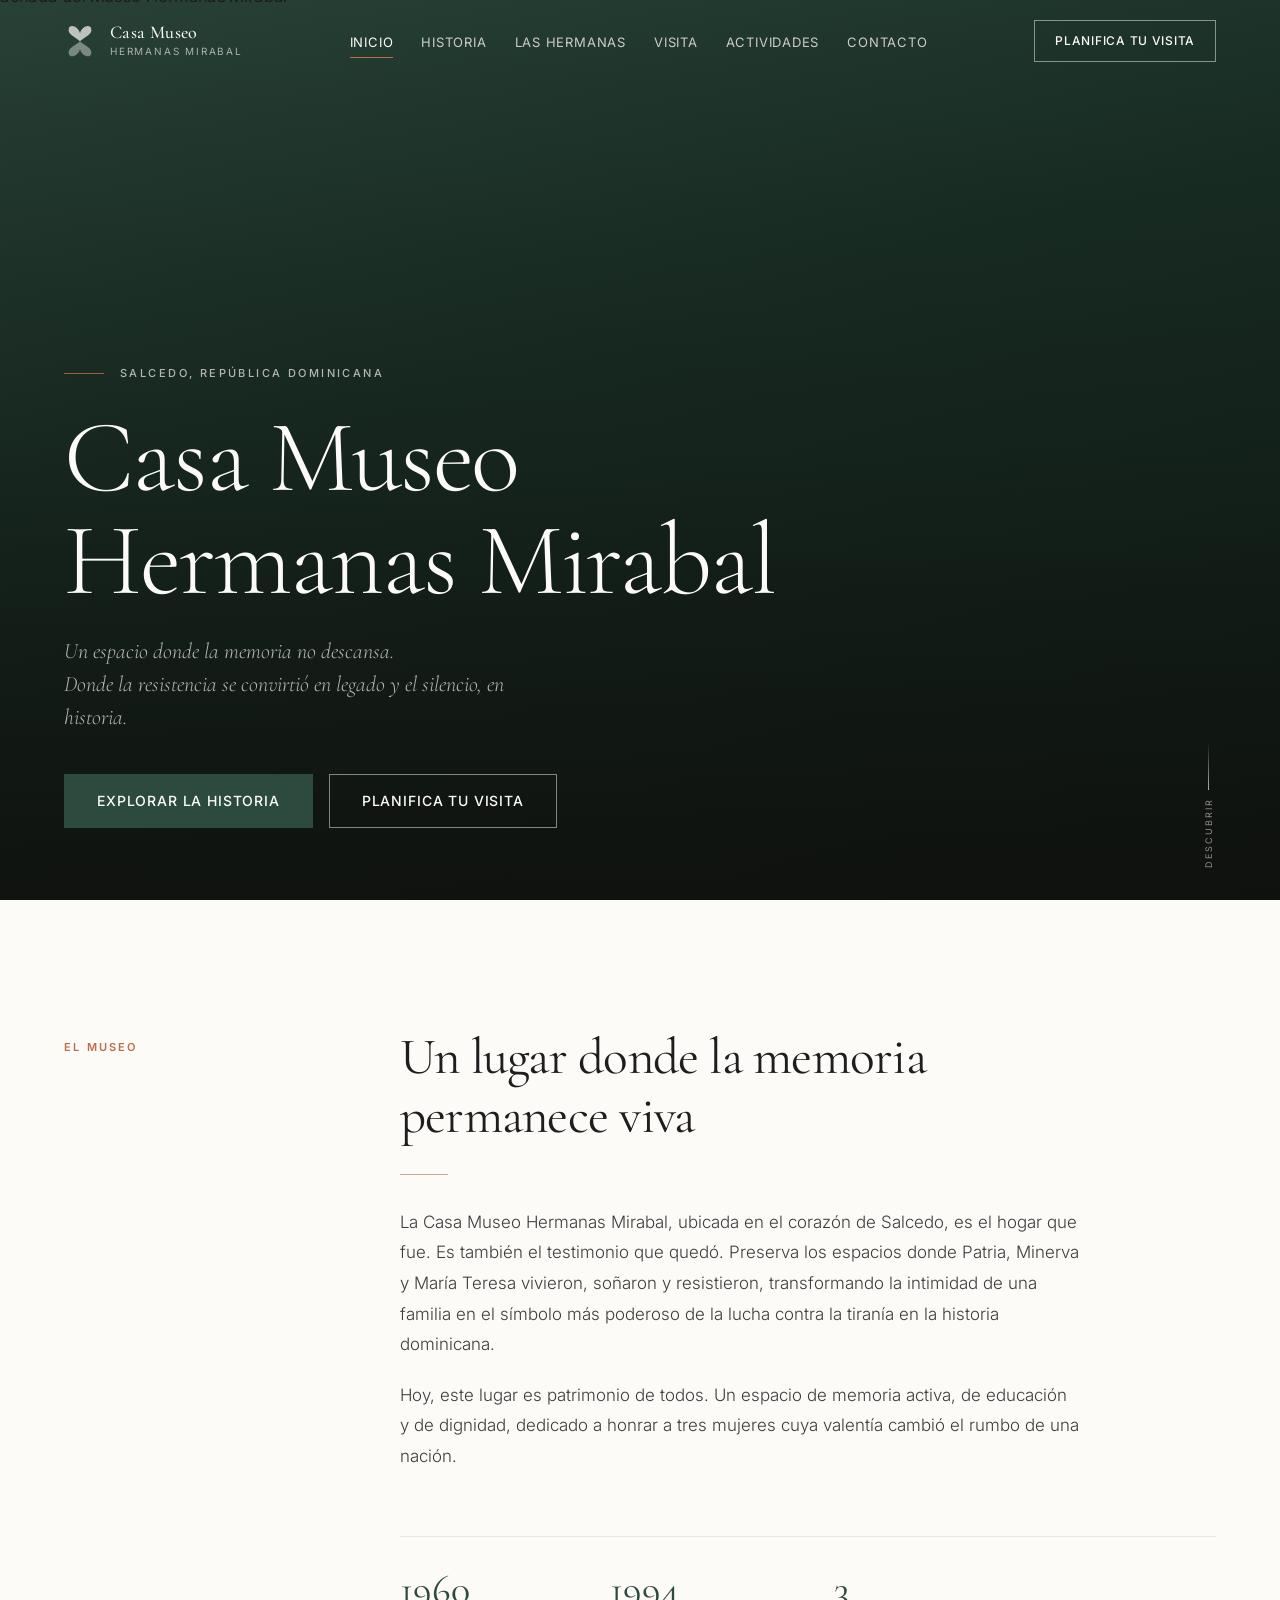
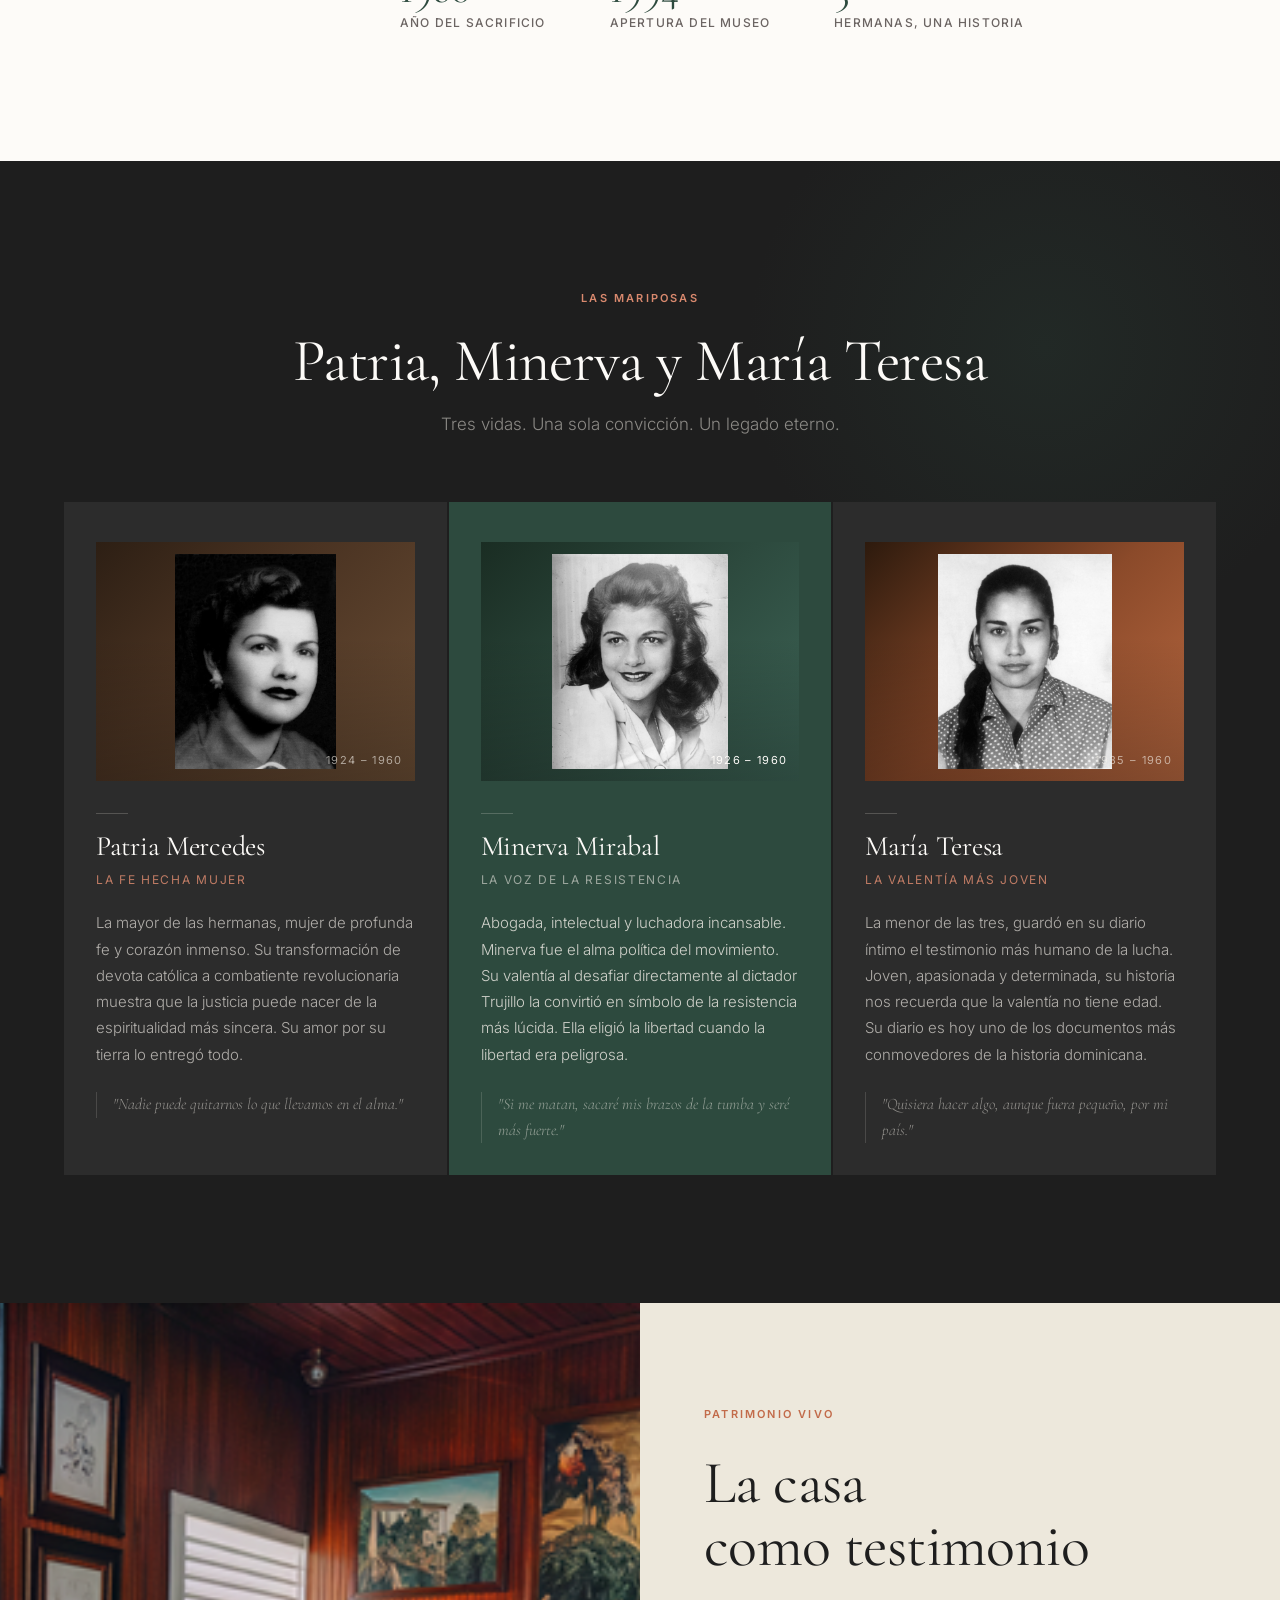
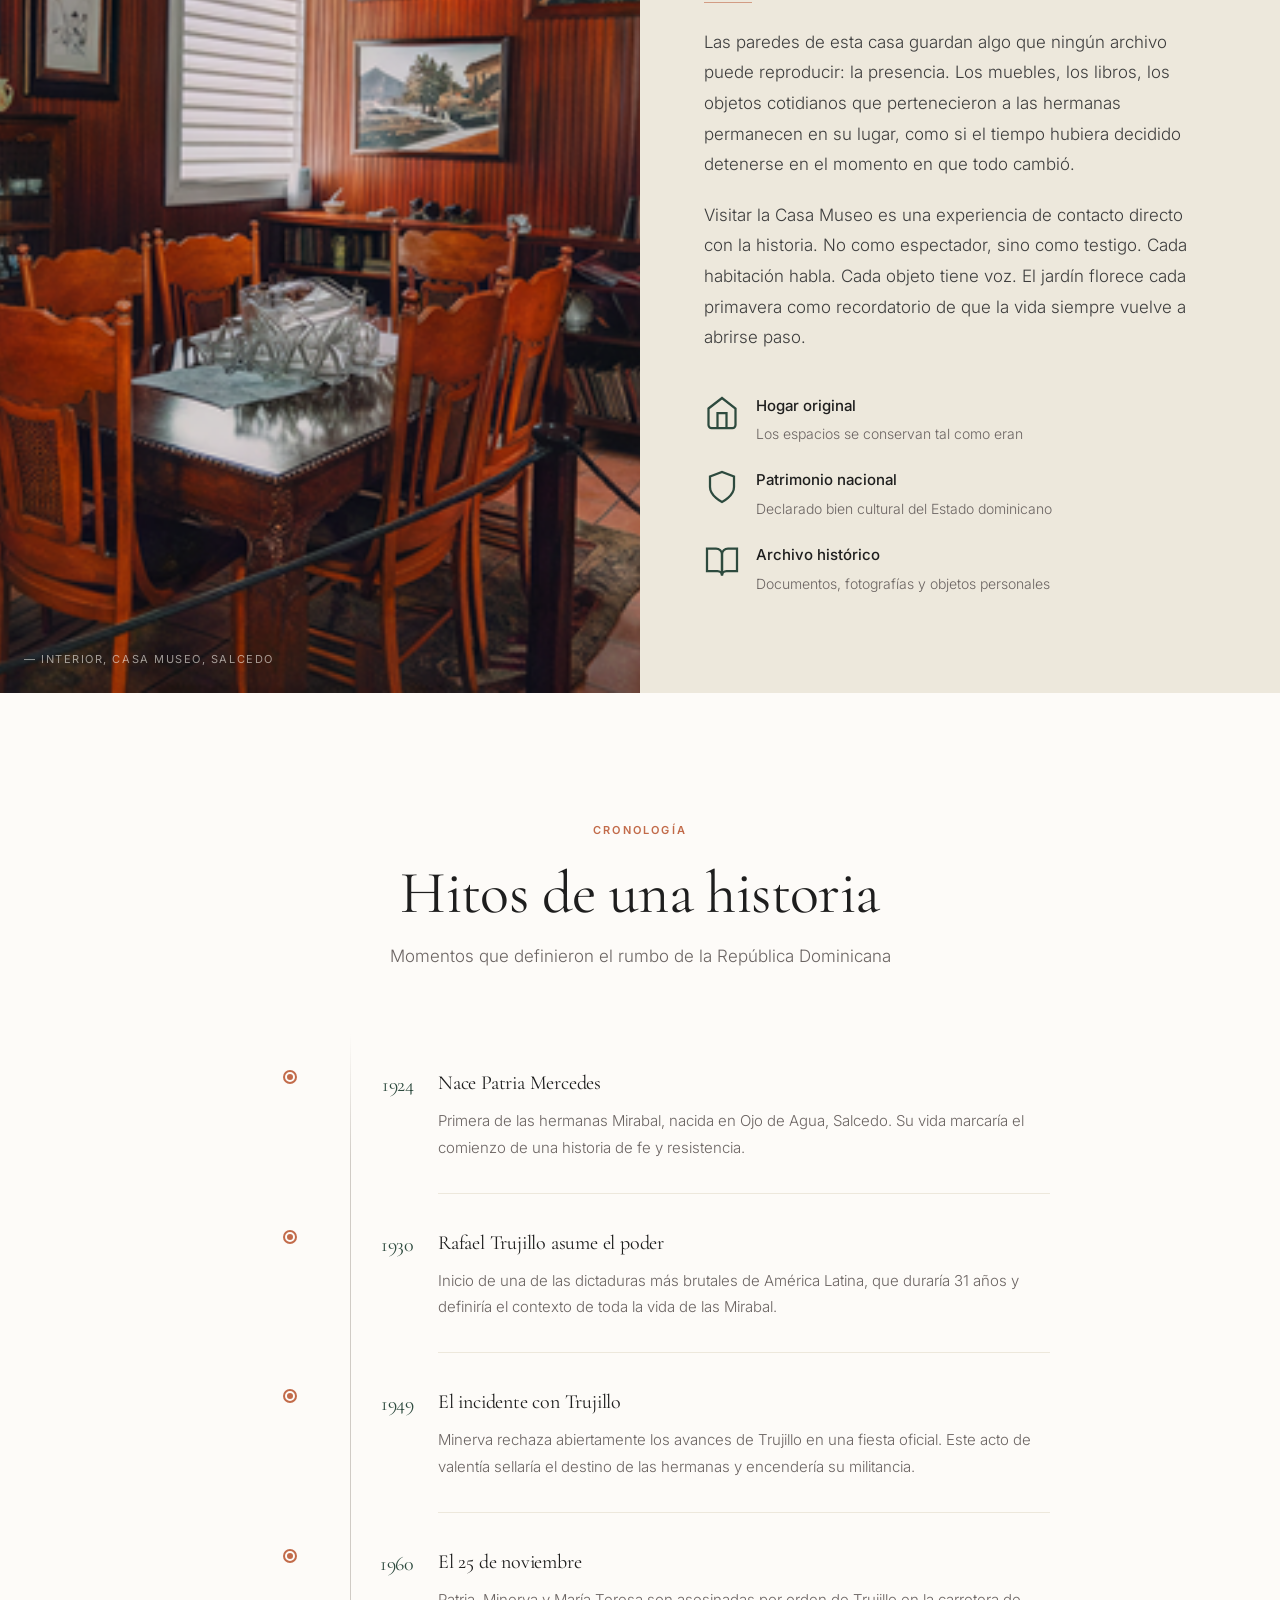
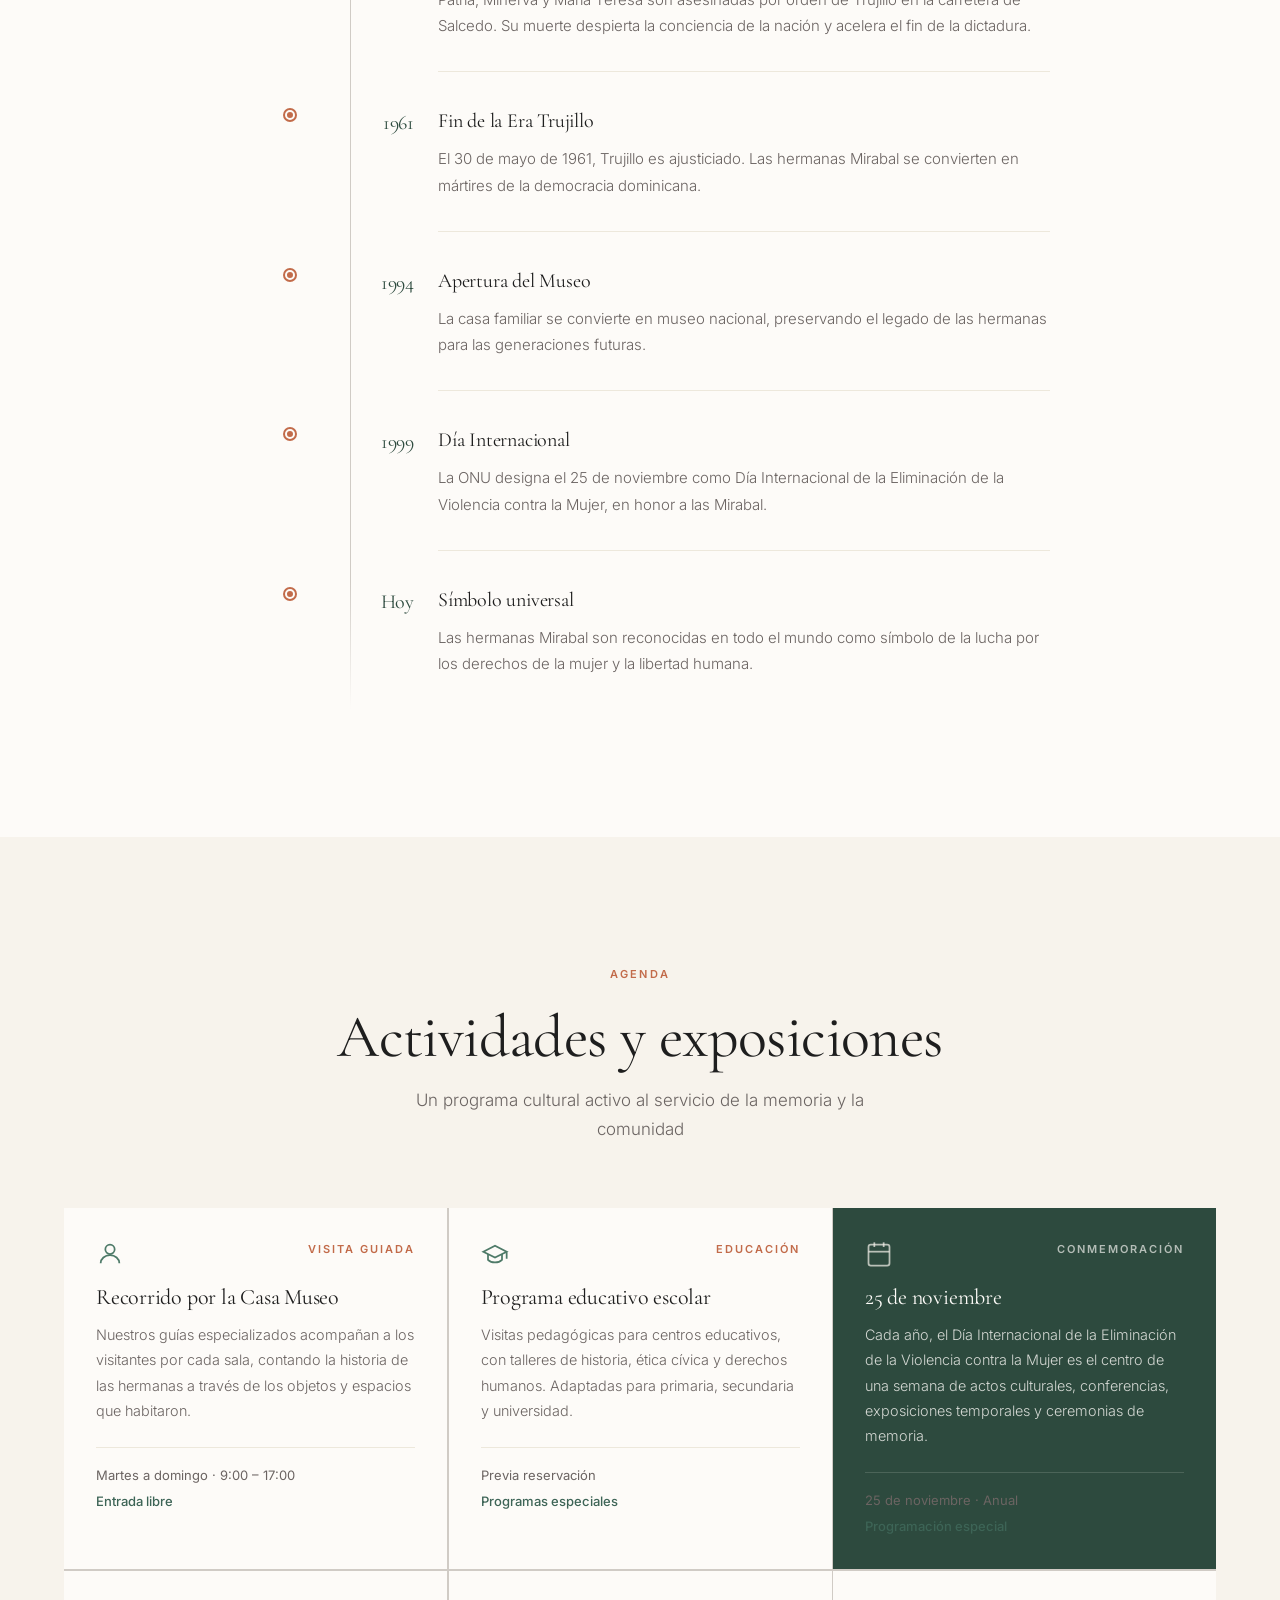
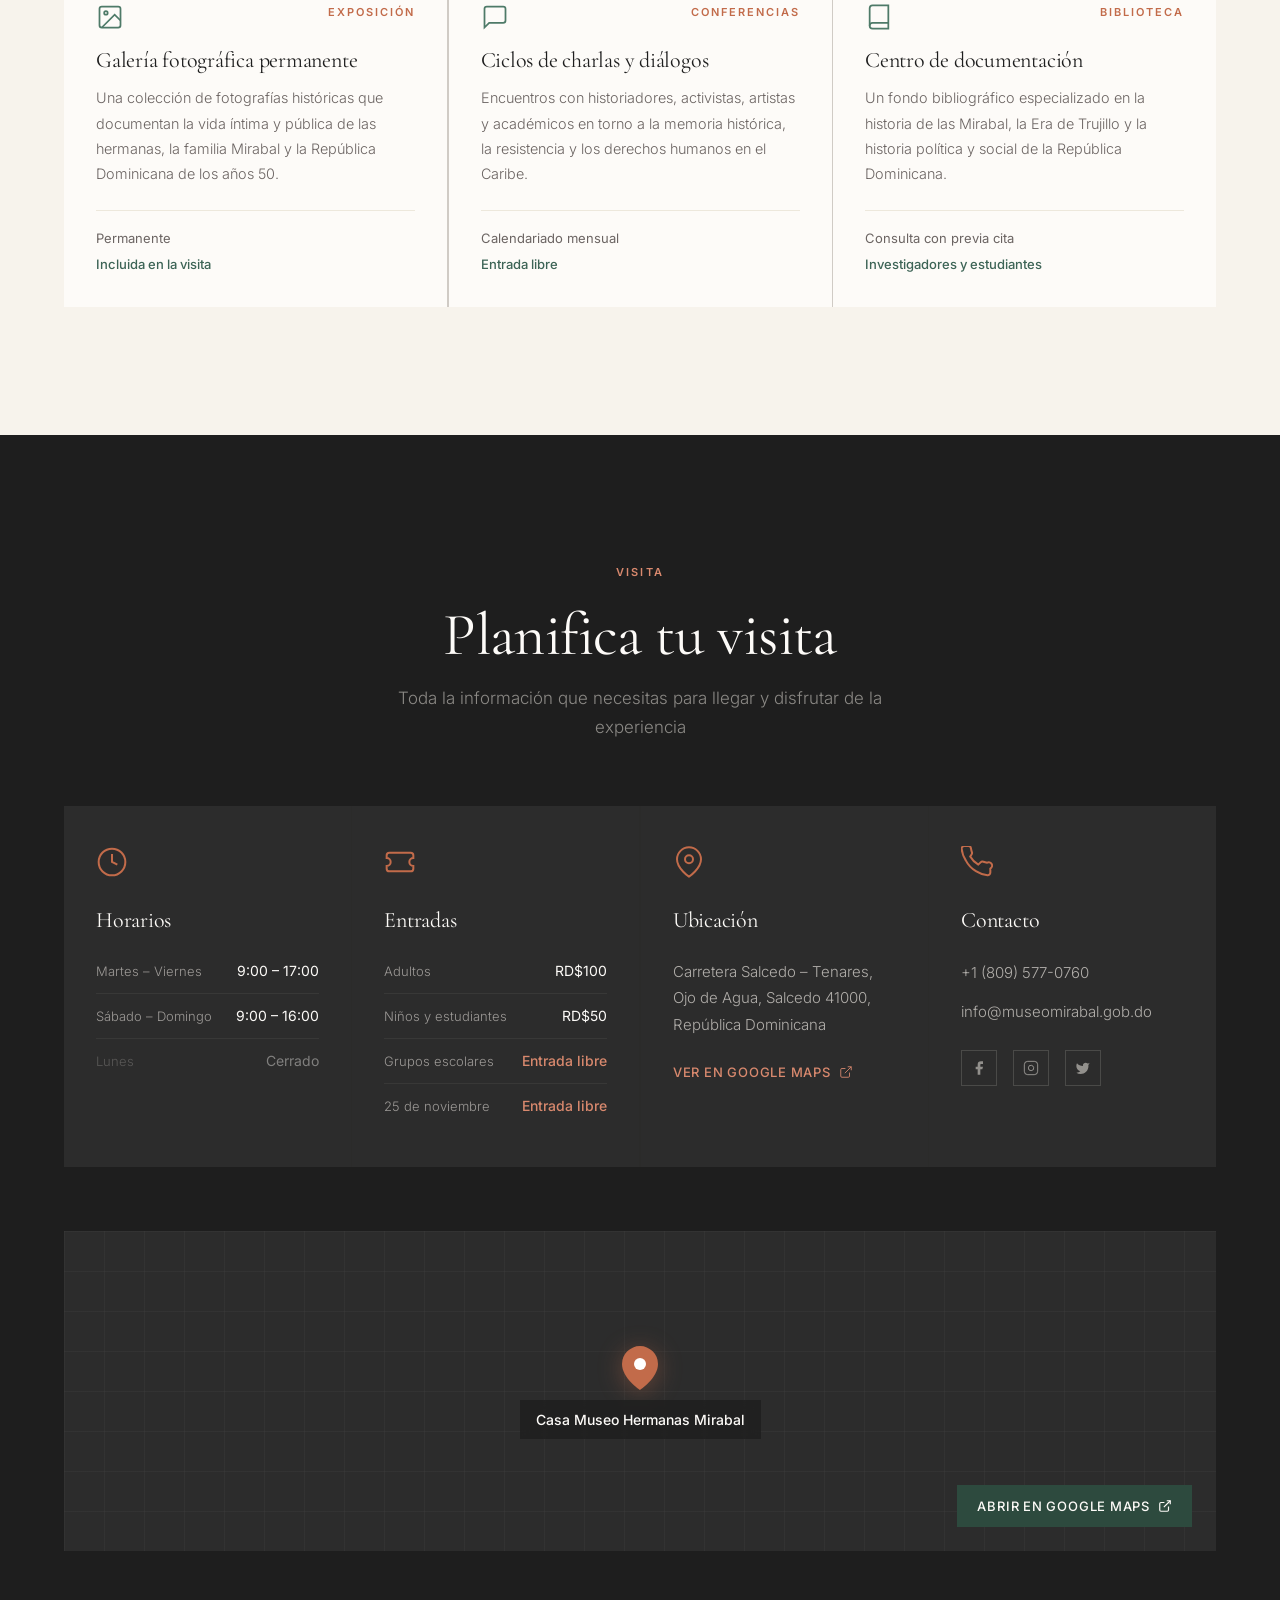
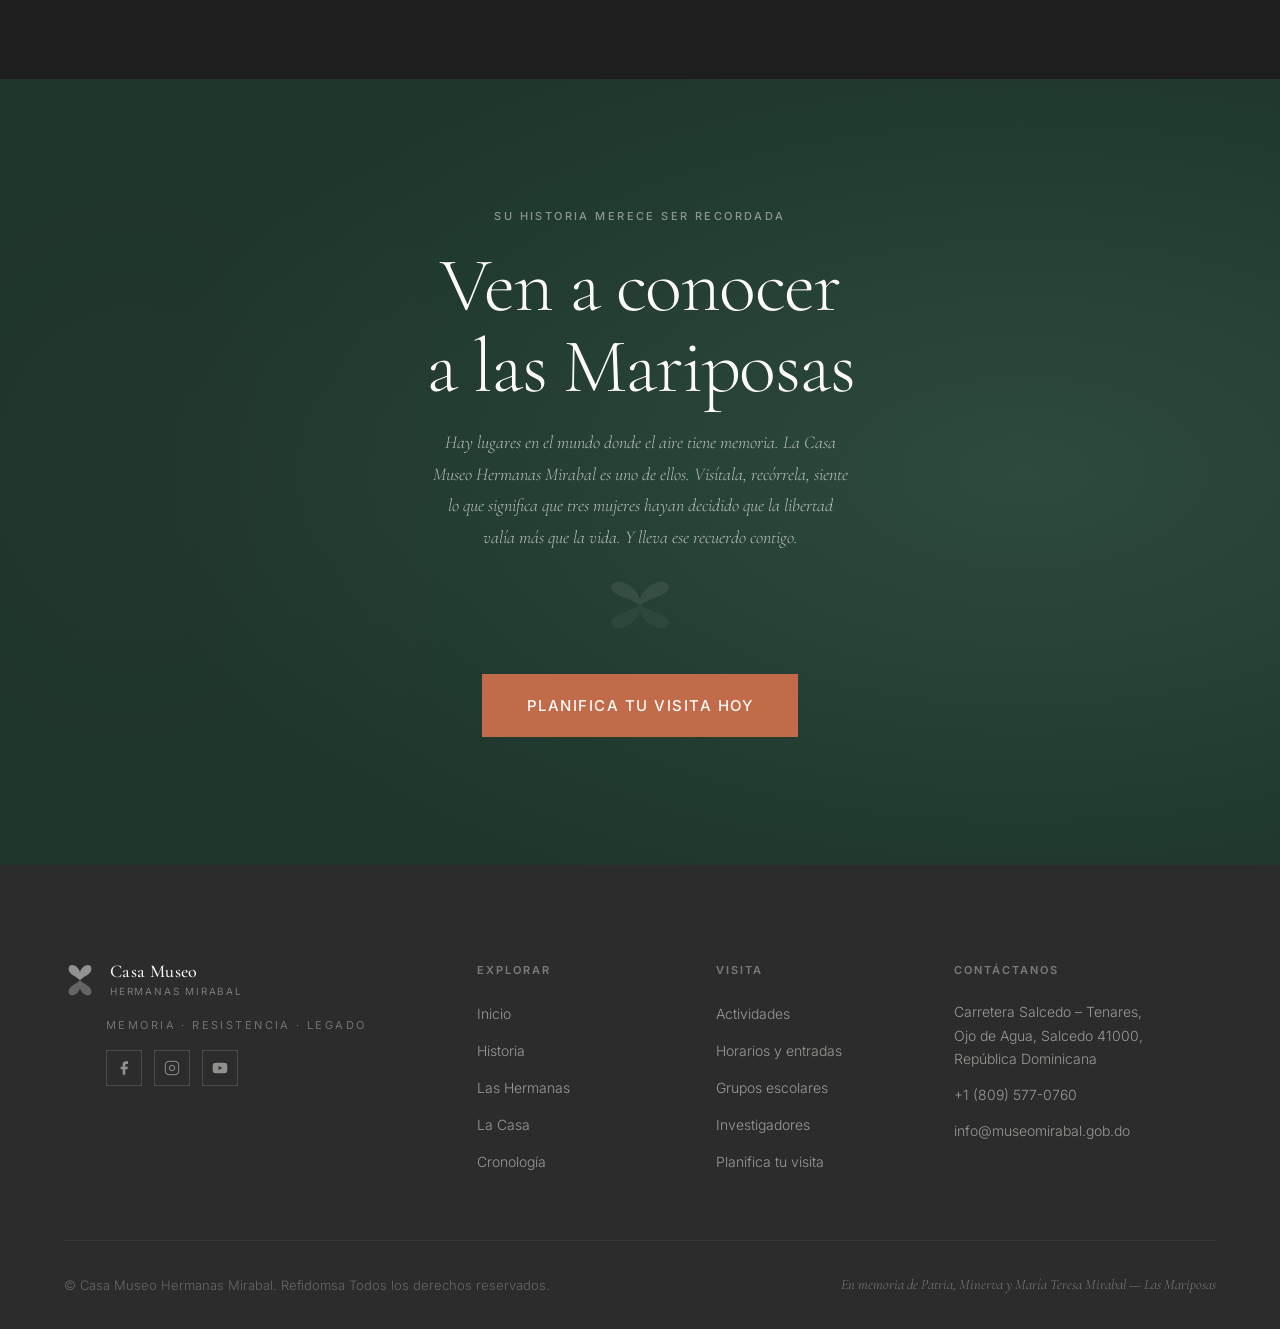
==== commit 8771ce01: "Actualice pagina" ====
--- a/WEB/index.html
+++ b/WEB/index.html
@@ -1,38 +1,30 @@
 <!DOCTYPE html>
-<html lang="es">
-
-<head>
-  <meta charset="UTF-8" />
-  <meta name="viewport" content="width=device-width, initial-scale=1.0" />
+<html lang="es"><head>
+  <meta charset="UTF-8">
+  <meta name="viewport" content="width=device-width, initial-scale=1.0">
   <title>Casa Museo Hermanas Mirabal — Salcedo, República Dominicana</title>
-  <meta name="description"
-    content="El Museo de las Hermanas Mirabal en Salcedo preserva la memoria, el legado y la resistencia de Patria, Minerva y María Teresa Mirabal, símbolos eternos de valentía dominicana." />
-  <meta name="keywords"
-    content="Hermanas Mirabal, Museo, Salcedo, República Dominicana, Mariposas, patrimonio, historia" />
-  <meta property="og:title" content="Casa Museo Hermanas Mirabal" />
-  <meta property="og:description" content="Memoria, resistencia y legado. Un espacio vivo de identidad dominicana." />
-  <meta property="og:type" content="website" />
-  <link rel="preconnect" href="https://fonts.googleapis.com" />
-  <link rel="preconnect" href="https://fonts.gstatic.com" crossorigin />
-  <link
-    href="https://fonts.googleapis.com/css2?family=Cormorant+Garamond:ital,wght@0,300;0,400;0,500;0,600;1,300;1,400;1,500&family=Inter:wght@300;400;500;600&family=Libre+Baskerville:ital,wght@0,400;0,700;1,400&display=swap"
-    rel="stylesheet" />
-  <link rel="stylesheet" href="style.css" />
+  <meta name="description" content="El Museo de las Hermanas Mirabal en Salcedo preserva la memoria, el legado y la resistencia de Patria, Minerva y María Teresa Mirabal, símbolos eternos de valentía dominicana.">
+  <meta name="keywords" content="Hermanas Mirabal, Museo, Salcedo, República Dominicana, Mariposas, patrimonio, historia">
+  <meta property="og:title" content="Casa Museo Hermanas Mirabal">
+  <meta property="og:description" content="Memoria, resistencia y legado. Un espacio vivo de identidad dominicana.">
+  <meta property="og:type" content="website">
+  <link rel="preconnect" href="https://fonts.googleapis.com">
+  <link rel="preconnect" href="https://fonts.gstatic.com" crossorigin="">
+  <link href="https://fonts.googleapis.com/css2?family=Cormorant+Garamond:ital,wght@0,300;0,400;0,500;0,600;1,300;1,400;1,500&amp;family=Inter:wght@300;400;500;600&amp;family=Libre+Baskerville:ital,wght@0,400;0,700;1,400&amp;display=swap" rel="stylesheet">
+  <link rel="stylesheet" href="style.css">
 </head>
 
 <body>
 
   <!-- ═══════════════════════════════════════════════ HEADER ══ -->
-  <header class="site-header" id="site-header">
+  <header class="site-header scrolled" id="site-header">
     <div class="header-inner">
       <a href="#inicio" class="logo" id="logo-link" aria-label="Casa Museo Hermanas Mirabal — Inicio">
         <div class="logo-mark">
           <svg viewBox="0 0 40 48" fill="none" xmlns="http://www.w3.org/2000/svg" aria-hidden="true">
             <!-- Mariposa estilizada, muy minimalista -->
-            <path d="M20 24 C14 18, 4 16, 6 8 C8 2, 18 6, 20 14 C22 6, 32 2, 34 8 C36 16, 26 18, 20 24Z"
-              fill="currentColor" opacity="0.7" />
-            <path d="M20 24 C14 30, 4 32, 6 40 C8 46, 18 42, 20 34 C22 42, 32 46, 34 40 C36 32, 26 30, 20 24Z"
-              fill="currentColor" opacity="0.4" />
+            <path d="M20 24 C14 18, 4 16, 6 8 C8 2, 18 6, 20 14 C22 6, 32 2, 34 8 C36 16, 26 18, 20 24Z" fill="currentColor" opacity="0.7"></path>
+            <path d="M20 24 C14 30, 4 32, 6 40 C8 46, 18 42, 20 34 C22 42, 32 46, 34 40 C36 32, 26 30, 20 24Z" fill="currentColor" opacity="0.4"></path>
           </svg>
         </div>
         <div class="logo-text">
@@ -43,11 +35,11 @@
 
       <nav class="main-nav" id="main-nav" aria-label="Navegación principal">
         <ul>
-          <li><a href="#inicio" class="nav-link active">Inicio</a></li>
+          <li><a href="#inicio" class="nav-link">Inicio</a></li>
           <li><a href="#historia" class="nav-link">Historia</a></li>
           <li><a href="#las-hermanas" class="nav-link">Las Hermanas</a></li>
           <li><a href="#visita" class="nav-link">Visita</a></li>
-          <li><a href="#actividades" class="nav-link">Actividades</a></li>
+          <li><a href="#actividades" class="nav-link active">Actividades</a></li>
           <li><a href="#contacto" class="nav-link">Contacto</a></li>
         </ul>
       </nav>
@@ -56,8 +48,7 @@
         Planifica tu visita
       </a>
 
-      <button class="hamburger" id="hamburger-btn" aria-label="Abrir menú" aria-expanded="false"
-        aria-controls="main-nav">
+      <button class="hamburger" id="hamburger-btn" aria-label="Abrir menú" aria-expanded="false" aria-controls="main-nav">
         <span></span><span></span><span></span>
       </button>
     </div>
@@ -65,11 +56,8 @@
 
   <!-- ═══════════════════════════════════════════════ HERO ══ -->
   <section class="hero" id="inicio" aria-label="Sección principal">
-    <div class="hero-media">
-      <img
-        src="https://upload.wikimedia.org/wikipedia/commons/thumb/6/6e/Casa_Museo_Hermanas_Mirabal_-_exterior.jpg/1920px-Casa_Museo_Hermanas_Mirabal_-_exterior.jpg"
-        alt="Exterior de la Casa Museo Hermanas Mirabal en Salcedo, República Dominicana" class="hero-image"
-        id="hero-bg-image" onerror="this.parentElement.classList.add('hero-media--fallback')" />
+    <div class="hero-media hero-media--fallback">
+      <img id="hero-bg-image" class="hero-image loaded" src="img/gigapixel-header.jpg" alt="Fachada del Museo Hermanas Mirabal" loading="eager" decoding="async" width="2000" height="900" style="transform: scale(1.04) translateY(330.05px);">
       <div class="hero-overlay"></div>
     </div>
 
@@ -78,9 +66,9 @@
         <span class="eyebrow-line"></span>
         <span class="eyebrow-text">Salcedo, República Dominicana</span>
       </div>
-      <h1 class="hero-title">Casa Museo<br />Hermanas Mirabal</h1>
+      <h1 class="hero-title">Casa Museo<br>Hermanas Mirabal</h1>
       <p class="hero-subtitle">
-        Un espacio donde la memoria no descansa.<br />
+        Un espacio donde la memoria no descansa.<br>
         Donde la resistencia se convirtió en legado y el silencio, en historia.
       </p>
       <div class="hero-actions">
@@ -98,13 +86,13 @@
   <!-- ═══════════════════════════════════════ INTRODUCCIÓN ══ -->
   <section class="intro-block" id="historia" aria-labelledby="intro-heading">
     <div class="container">
-      <div class="intro-grid">
+      <div class="intro-grid reveal visible">
         <div class="intro-label">
           <span class="section-tag">El Museo</span>
         </div>
         <div class="intro-body">
           <h2 class="intro-heading" id="intro-heading">
-            Un lugar donde la memoria<br />permanece viva
+            Un lugar donde la memoria<br>permanece viva
           </h2>
           <div class="intro-divider" aria-hidden="true"></div>
           <p class="intro-text">
@@ -118,15 +106,15 @@
             honrar a tres mujeres cuya valentía cambió el rumbo de una nación.
           </p>
           <div class="intro-stats" aria-label="Cifras del museo">
-            <div class="stat-item">
+            <div class="stat-item reveal visible">
               <span class="stat-number">1960</span>
               <span class="stat-label">Año del sacrificio</span>
             </div>
-            <div class="stat-item">
+            <div class="stat-item reveal reveal-delay-1 visible">
               <span class="stat-number">1994</span>
               <span class="stat-label">Apertura del museo</span>
             </div>
-            <div class="stat-item">
+            <div class="stat-item reveal reveal-delay-2 visible">
               <span class="stat-number">3</span>
               <span class="stat-label">Hermanas, una historia</span>
             </div>
@@ -139,7 +127,7 @@
   <!-- ═══════════════════════════════════ LAS MARIPOSAS ══ -->
   <section class="sisters-section" id="las-hermanas" aria-labelledby="sisters-heading">
     <div class="container">
-      <div class="section-header centered">
+      <div class="section-header centered reveal visible">
         <span class="section-tag">Las Mariposas</span>
         <h2 class="section-title" id="sisters-heading">Patria, Minerva y María Teresa</h2>
         <p class="section-subtitle">Tres vidas. Una sola convicción. Un legado eterno.</p>
@@ -148,12 +136,10 @@
       <div class="sisters-grid">
 
         <!-- Patria -->
-        <article class="sister-card" id="card-patria" aria-labelledby="patria-name">
+        <article class="sister-card reveal visible" id="card-patria" aria-labelledby="patria-name">
           <div class="sister-image-wrap">
-            <div class="sister-image sister-image--patria" role="img"
-              aria-label="Imagen representativa de Patria Mirabal">
-              <img class="sister-photo" id="photo-patria" src="" alt="Patria Mirabal"
-                onload="this.classList.add('loaded')" onerror="this.classList.remove('loaded')">
+            <div class="sister-image sister-image--patria" role="img" aria-label="Imagen representativa de Patria Mirabal">
+              <img id="photo-patria" class="sister-photo loaded" src="img/Patria.jpg" alt="Patria Mercedes Mirabal" loading="lazy" decoding="async" onload="this.classList.add('loaded')">
               <div class="sister-image-overlay"></div>
               <span class="sister-initial" aria-hidden="true">P</span>
             </div>
@@ -175,12 +161,10 @@
         </article>
 
         <!-- Minerva -->
-        <article class="sister-card sister-card--featured" id="card-minerva" aria-labelledby="minerva-name">
+        <article class="sister-card sister-card--featured reveal reveal-delay-1 visible" id="card-minerva" aria-labelledby="minerva-name">
           <div class="sister-image-wrap">
-            <div class="sister-image sister-image--minerva" role="img"
-              aria-label="Imagen representativa de Minerva Mirabal">
-              <img class="sister-photo" id="photo-minerva" src="" alt="Minerva Mirabal"
-                onload="this.classList.add('loaded')" onerror="this.classList.remove('loaded')">
+            <div class="sister-image sister-image--minerva" role="img" aria-label="Imagen representativa de Minerva Mirabal">
+              <img id="photo-minerva" class="sister-photo loaded" src="img/Minerva.jpg" alt="Minerva Mirabal" loading="lazy" decoding="async" onload="this.classList.add('loaded')">
               <div class="sister-image-overlay"></div>
               <span class="sister-initial" aria-hidden="true">M</span>
             </div>
@@ -202,12 +186,10 @@
         </article>
 
         <!-- María Teresa -->
-        <article class="sister-card" id="card-mariateresa" aria-labelledby="mariateresa-name">
+        <article class="sister-card reveal reveal-delay-2 visible" id="card-mariateresa" aria-labelledby="mariateresa-name">
           <div class="sister-image-wrap">
-            <div class="sister-image sister-image--mariateresa" role="img"
-              aria-label="Imagen representativa de María Teresa Mirabal">
-              <img class="sister-photo" id="photo-mariateresa" src="" alt="María Teresa Mirabal"
-                onload="this.classList.add('loaded')" onerror="this.classList.remove('loaded')">
+            <div class="sister-image sister-image--mariateresa" role="img" aria-label="Imagen representativa de María Teresa Mirabal">
+              <img id="photo-mariateresa" class="sister-photo loaded" src="img/Maria Teresa.jpg" alt="María Teresa Mirabal" loading="lazy" decoding="async" onload="this.classList.add('loaded')">
               <div class="sister-image-overlay"></div>
               <span class="sister-initial" aria-hidden="true">MT</span>
             </div>
@@ -232,24 +214,21 @@
     </div>
   </section>
 
-  <!-- ═════════════════════════════ LA CASA COMO TESTIMONIO ══ -->
+  <!-- ═══════════════════════════════════ LA CASA COMO TESTIMONIO ══ -->
   <section class="casa-section" id="la-casa" aria-labelledby="casa-heading">
     <div class="casa-grid">
-      <div class="casa-image-col">
-        <div class="casa-image-wrap">
-          <img
-            src="https://upload.wikimedia.org/wikipedia/commons/thumb/0/0e/Interior_Casa_Museo_Mirabal.jpg/800px-Interior_Casa_Museo_Mirabal.jpg"
-            alt="Interior de la Casa Museo Hermanas Mirabal, con objetos personales preservados" class="casa-img"
-            id="casa-interior-img" onerror="this.parentElement.classList.add('casa-image--fallback')" />
+      <div class="casa-image-col reveal visible">
+        <div class="casa-image-wrap casa-image--fallback">
+          <img src="[data-uri]